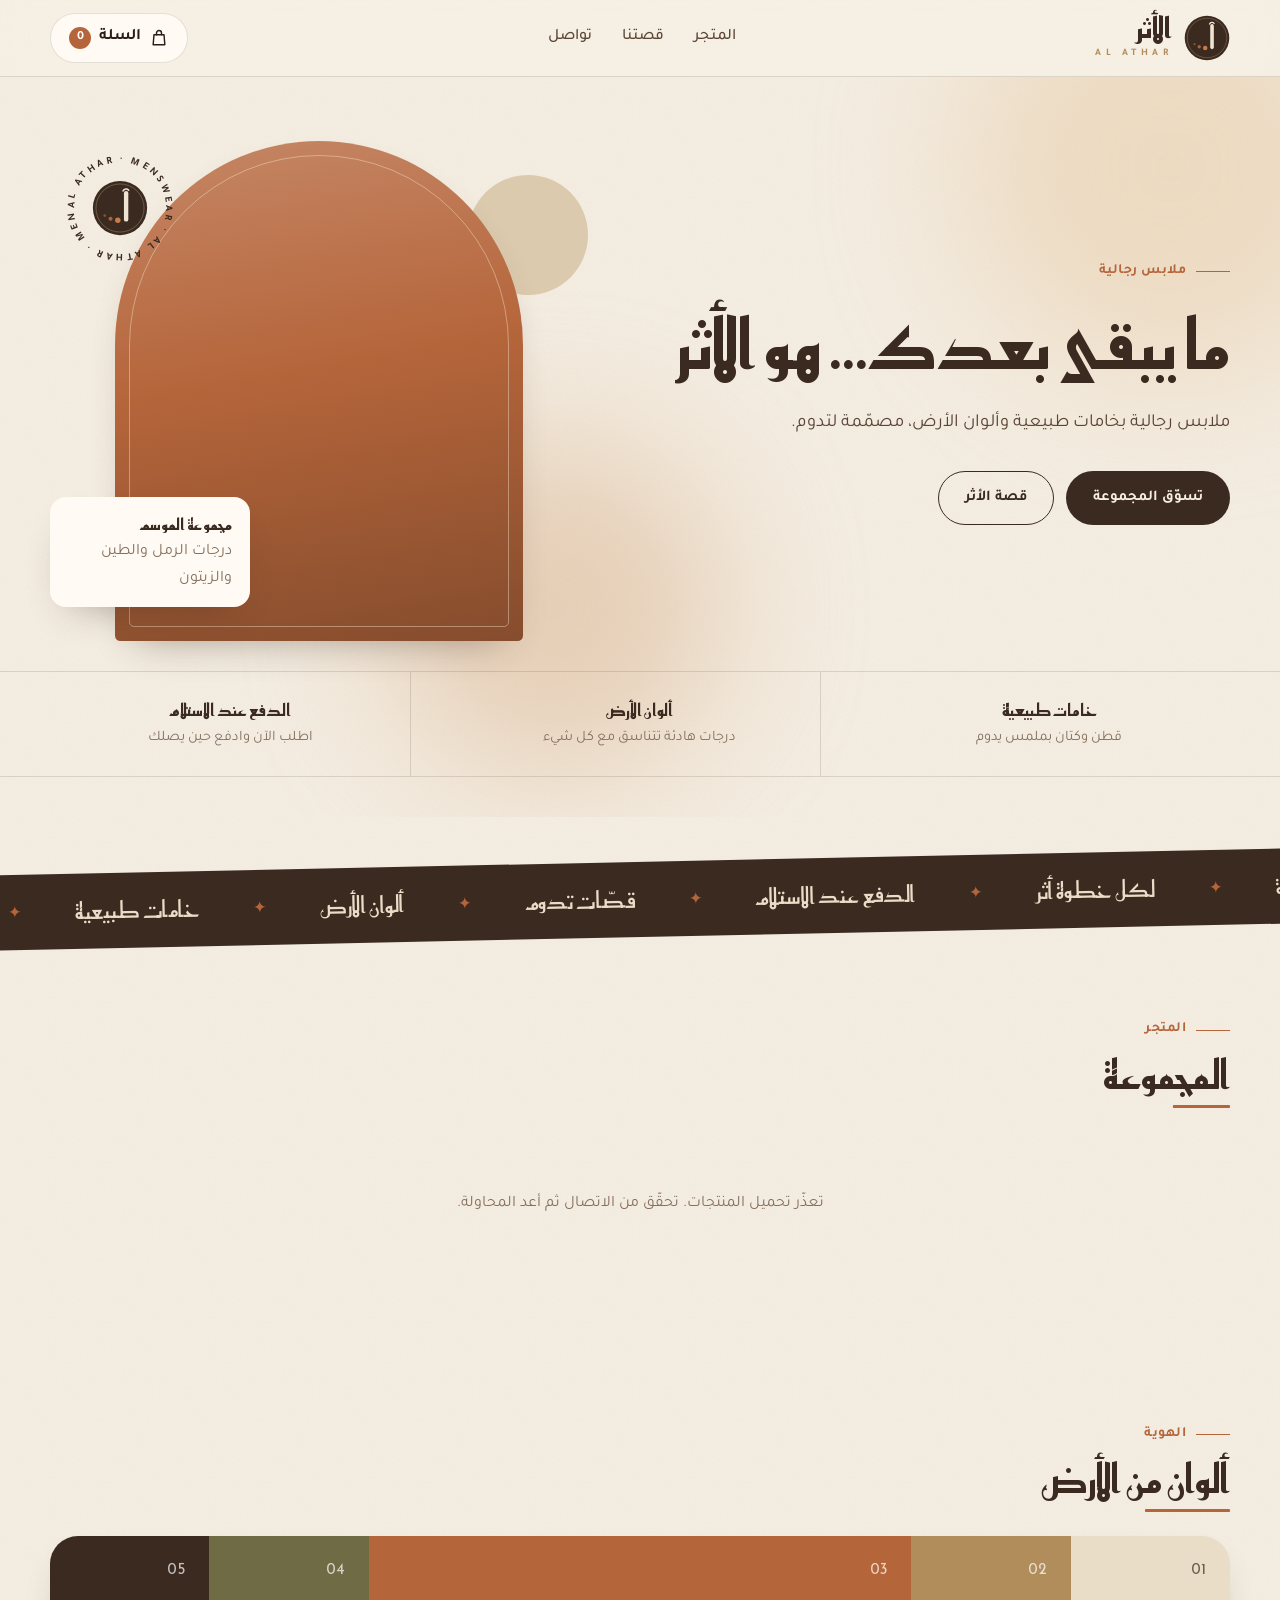
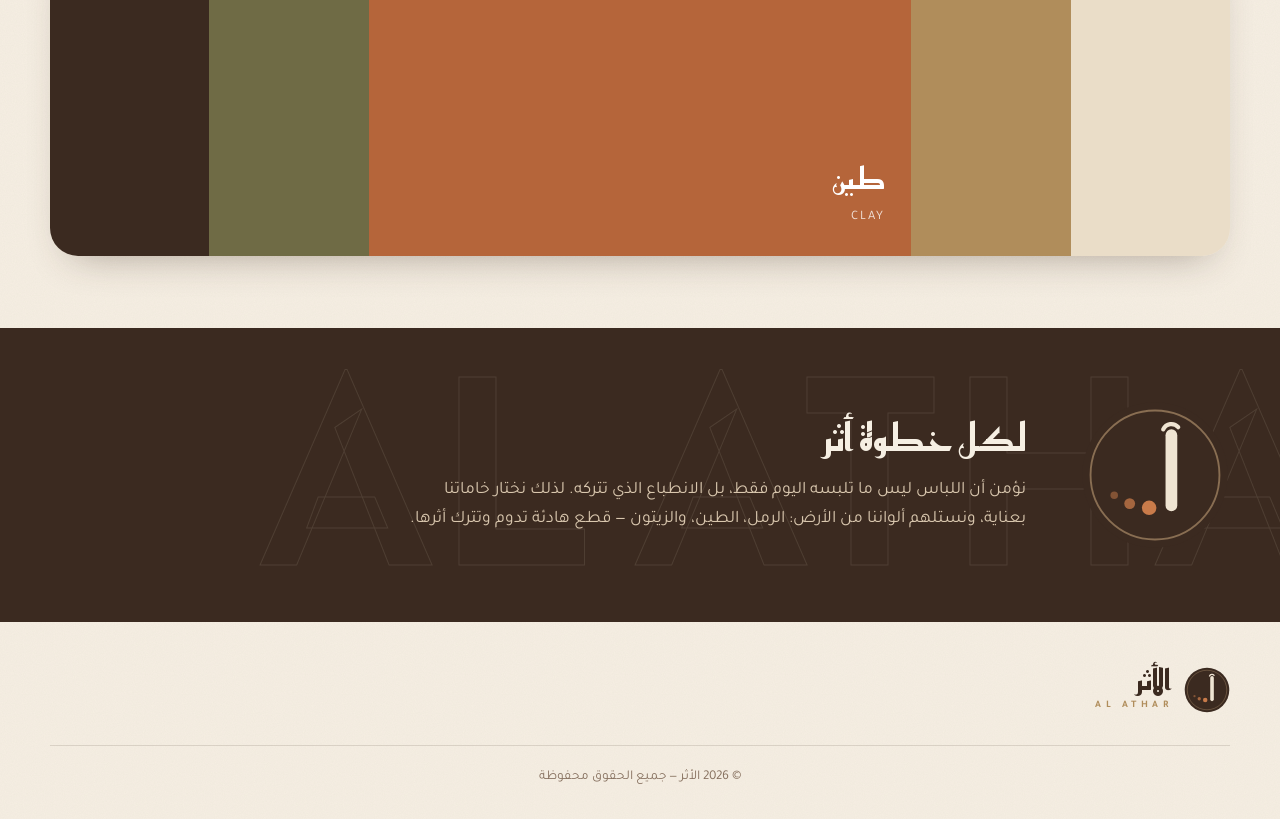
==== index.html @ 8302c41a "Al Athar menswear store: storefront, cart, admin panel, Supabase schema Static storefront with earth" ====
<!doctype html>
<html lang="ar" dir="rtl">
<head>
  <meta charset="utf-8">
  <meta name="viewport" content="width=device-width, initial-scale=1">
  <title>الأثر — ملابس رجالية</title>
  <meta name="description" content="الأثر — ملابس رجالية بخامات طبيعية وألوان الأرض.">
  <meta name="theme-color" content="#3B2A20">
  <link rel="icon" href="assets/logo-mark.svg" type="image/svg+xml">
  <link rel="preconnect" href="https://fonts.googleapis.com">
  <link rel="preconnect" href="https://fonts.gstatic.com" crossorigin>
  <link href="https://fonts.googleapis.com/css2?family=Reem+Kufi:wght@500;600;700&family=Tajawal:wght@400;500;700;800&display=swap" rel="stylesheet">
  <link rel="stylesheet" href="css/style.css">
  <link rel="stylesheet" href="css/motion.css">
</head>
<body>
  <div class="loader" id="loader" aria-hidden="true">
    <div class="loader-inner">
      <svg viewBox="0 0 64 64" fill="none">
        <circle class="ring" cx="32" cy="32" r="28" stroke="#C9A77C" stroke-width="1"/>
        <path class="alif" d="M39 15v30" stroke="#EFE4D2" stroke-width="5" stroke-linecap="round"/>
        <circle class="dot" cx="29.5" cy="46" r="3.1" fill="#C97B4A"/>
        <circle class="dot" cx="21.2" cy="44.2" r="2.3" fill="#C97B4A" opacity=".75"/>
        <circle class="dot" cx="14.6" cy="40.6" r="1.6" fill="#C97B4A" opacity=".5"/>
      </svg>
      <div class="loader-name">الأثر</div>
      <div class="loader-sub">AL ATHAR</div>
    </div>
  </div>
  <div class="progress" id="progress"></div>
  <div class="announce" id="announce" hidden></div>

  <header class="header">
    <div class="wrap">
      <a class="brand" href="#top" aria-label="الأثر — الرئيسية">
        <img src="assets/logo-mark.svg" alt="">
        <div>
          <div class="brand-name">الأثر</div>
          <div class="brand-sub">AL ATHAR</div>
        </div>
      </a>
      <nav class="nav" aria-label="التنقل الرئيسي">
        <a href="#shop">المتجر</a>
        <a href="#story">قصتنا</a>
        <a href="#contact">تواصل</a>
      </nav>
      <button class="cart-btn magnet" id="cartBtn" type="button" aria-label="فتح السلة">
        <svg viewBox="0 0 24 24" fill="none" stroke="currentColor" stroke-width="1.7" stroke-linecap="round" stroke-linejoin="round"><path d="M6 8h12l1 12H5L6 8Z"/><path d="M9 8V6a3 3 0 0 1 6 0v2"/></svg>
        <span class="t">السلة</span>
        <span class="cart-count" id="cartCount">0</span>
      </button>
    </div>
  </header>

  <main id="top">
    <section class="hero">
      <div class="blob a"></div><div class="blob b"></div>
      <div class="wrap">
        <div>
          <span class="eyebrow">ملابس رجالية</span>
          <h1 id="heroTitle">ما يبقى بعدك… هو الأثر</h1>
          <p class="lead" id="heroSub">ملابس رجالية بخامات طبيعية وألوان الأرض، مصمّمة لتدوم.</p>
          <div class="hero-actions">
            <a class="btn magnet" href="#shop">تسوّق المجموعة</a>
            <a class="btn ghost magnet" href="#story">قصة الأثر</a>
          </div>
        </div>
        <div class="hero-art">
          <div class="sun"></div>
          <div class="seal" aria-hidden="true">
            <svg viewBox="0 0 120 120"><defs><path id="sealPath" d="M60 60m-47 0a47 47 0 1 1 94 0a47 47 0 1 1-94 0"/></defs>
              <text><textPath href="#sealPath">AL ATHAR · MENSWEAR · AL ATHAR · MENSWEAR ·</textPath></text></svg>
            <img src="assets/logo-mark.svg" alt="">
          </div>
          <button class="arch" id="heroArt" type="button" aria-label="عرض القطعة المختارة"></button>
          <button class="hero-chip" id="heroChip" type="button"><b>مجموعة الموسم</b><span>درجات الرمل والطين والزيتون</span></button>
          <div class="dots" id="heroDots" aria-hidden="true"></div>
        </div>
      </div>
      <div class="values">
        <div class="wrap">
          <div class="value" data-reveal style="--i:0"><b>خامات طبيعية</b><span>قطن وكتان بملمس يدوم</span></div>
          <div class="value" data-reveal style="--i:1"><b>ألوان الأرض</b><span>درجات هادئة تتناسق مع كل شيء</span></div>
          <div class="value" data-reveal style="--i:2"><b>الدفع عند الاستلام</b><span>اطلب الآن وادفع حين يصلك</span></div>
        </div>
      </div>
    </section>

    <div class="marquee" aria-hidden="true"><div class="marquee-track"><span>خامات طبيعية</span><span>ألوان الأرض</span><span>قصّات تدوم</span><span>الدفع عند الاستلام</span><span>لكل خطوة أثر</span><span>ملابس رجالية</span><span>خامات طبيعية</span><span>ألوان الأرض</span><span>قصّات تدوم</span><span>الدفع عند الاستلام</span><span>لكل خطوة أثر</span><span>ملابس رجالية</span></div></div>

    <section class="section" id="shop">
      <div class="wrap">
        <div class="section-head" data-reveal>
          <div>
            <span class="eyebrow">المتجر</span>
            <h2>المجموعة</h2>
          </div>
          <div class="chips" id="chips" role="group" aria-label="الأقسام"></div>
        </div>
        <div class="grid" id="grid" aria-live="polite">
          <div class="skeleton"></div><div class="skeleton"></div><div class="skeleton"></div><div class="skeleton"></div>
        </div>
      </div>
    </section>

    <section class="section" id="colors">
      <div class="wrap">
        <div class="section-head" data-reveal>
          <div>
            <span class="eyebrow">الهوية</span>
            <h2>ألوان من الأرض</h2>
          </div>
        </div>
        <div class="palette" id="palette" data-reveal>
          <button class="swatch" type="button" data-n="01" style="--s:#EADDC8;--fg:#3B2A20"><div><b>رمل</b><small>SAND</small></div></button>
          <button class="swatch" type="button" data-n="02" style="--s:#B08D5B"><div><b>كاميل</b><small>CAMEL</small></div></button>
          <button class="swatch on" type="button" data-n="03" style="--s:#B5653A"><div><b>طين</b><small>CLAY</small></div></button>
          <button class="swatch" type="button" data-n="04" style="--s:#6F6B45"><div><b>زيتون</b><small>OLIVE</small></div></button>
          <button class="swatch" type="button" data-n="05" style="--s:#3B2A20"><div><b>بنّ</b><small>COFFEE</small></div></button>
        </div>
      </div>
    </section>

    <section class="section story" id="story">
      <div class="ghost-text" aria-hidden="true">AL ATHAR — AL ATHAR — AL ATHAR</div>
      <div class="wrap">
        <img src="assets/logo-mark.svg" alt="" data-reveal>
        <div data-reveal style="--i:1">
          <h2>لكل خطوة أثر</h2>
          <p>نؤمن أن اللباس ليس ما تلبسه اليوم فقط، بل الانطباع الذي تتركه. لذلك نختار خاماتنا بعناية، ونستلهم ألواننا من الأرض: الرمل، الطين، والزيتون — قطع هادئة تدوم وتترك أثرها.</p>
        </div>
      </div>
    </section>
  </main>

  <footer class="footer" id="contact">
    <div class="wrap">
      <a class="brand" href="#top">
        <img src="assets/logo-mark.svg" alt="">
        <div>
          <div class="brand-name">الأثر</div>
          <div class="brand-sub">AL ATHAR</div>
        </div>
      </a>
      <div class="contacts" id="contacts"></div>
      <div class="copy">© <span id="year"></span> الأثر — جميع الحقوق محفوظة</div>
    </div>
  </footer>

  <!-- نافذة المنتج -->
  <dialog id="productDialog" aria-labelledby="pmName">
    <button class="x" type="button" data-close aria-label="إغلاق">×</button>
    <div class="pm" id="pm"></div>
  </dialog>

  <!-- السلة -->
  <div class="scrim" id="scrim"></div>
  <aside class="drawer" id="drawer" aria-label="سلة المشتريات" aria-hidden="true">
    <div class="drawer-head">
      <h2 id="drawerTitle">السلة</h2>
      <button class="x" type="button" id="cartClose" aria-label="إغلاق السلة">×</button>
    </div>
    <div class="drawer-body" id="drawerBody"></div>
    <div class="drawer-foot" id="drawerFoot"></div>
  </aside>

  <div class="toast" id="toast" role="status"></div>

  <script src="js/api.js"></script>
  <script src="js/garments.js"></script>
  <script src="js/motion.js"></script>
  <script src="js/store.js"></script>
</body>
</html>
---- css/style.css ----
/* ===== الأثر — الهوية الترابية ===== */
:root {
  --cream: #F6EFE3;
  --sand: #EADDC8;
  --sand-2: #DCCAAE;
  --camel: #B08D5B;
  --clay: #B5653A;
  --clay-dark: #94502C;
  --olive: #6F6B45;
  --brown: #3B2A20;
  --brown-2: #5B4636;
  --ink: #2A1D15;
  --muted: #86705E;
  --line: rgba(59, 42, 32, .14);
  --white: #FFFBF4;
  --radius: 18px;
  --shadow: 0 18px 40px -22px rgba(59, 42, 32, .45);
  --display: 'Reem Kufi', 'Tajawal', sans-serif;
  --body: 'Tajawal', 'Segoe UI', Tahoma, sans-serif;
}

* { box-sizing: border-box; }
html { scroll-behavior: smooth; overflow-x: clip; }
body {
  margin: 0;
  font-family: var(--body);
  color: var(--ink);
  background-color: var(--cream);
  background-image: url("data:image/svg+xml,%3Csvg xmlns='http://www.w3.org/2000/svg' width='160' height='160'%3E%3Cfilter id='n'%3E%3CfeTurbulence type='fractalNoise' baseFrequency='.9' numOctaves='2'/%3E%3CfeColorMatrix values='0 0 0 0 .23 0 0 0 0 .16 0 0 0 0 .12 0 0 0 .05 0'/%3E%3C/filter%3E%3Crect width='160' height='160' filter='url(%23n)'/%3E%3C/svg%3E");
  line-height: 1.7;
  overflow-x: clip;
  -webkit-font-smoothing: antialiased;
}
h1, h2, h3 { font-family: var(--display); font-weight: 600; line-height: 1.25; margin: 0; text-wrap: balance; }
p { margin: 0; }
a { color: inherit; text-decoration: none; }
button, input, select, textarea { font: inherit; color: inherit; }
button { cursor: pointer; }
img, svg { display: block; max-width: 100%; }
[hidden] { display: none !important; }
:focus-visible { outline: 2px solid var(--clay); outline-offset: 2px; }

.wrap { width: min(1180px, 100% - 40px); margin-inline: auto; }

/* ===== أزرار ===== */
.btn {
  display: inline-flex; align-items: center; justify-content: center; gap: 8px;
  padding: 13px 26px; border-radius: 999px; border: 1px solid transparent;
  background: var(--brown); color: var(--cream); font-weight: 700; font-size: 15px;
  transition: background .2s, transform .2s, box-shadow .2s;
}
.btn:hover { background: var(--clay); transform: translateY(-1px); box-shadow: var(--shadow); }
.btn:disabled { opacity: .55; cursor: not-allowed; transform: none; box-shadow: none; }
.btn.ghost { background: transparent; color: var(--brown); border-color: var(--brown); }
.btn.ghost:hover { background: var(--brown); color: var(--cream); }
.btn.clay { background: var(--clay); }
.btn.clay:hover { background: var(--clay-dark); }
.btn.block { width: 100%; }
.btn.sm { padding: 8px 16px; font-size: 14px; }

/* ===== الشريط العلوي ===== */
.announce {
  background: var(--brown); color: var(--sand); text-align: center;
  font-size: 13.5px; padding: 8px 16px; letter-spacing: .2px;
}
.header {
  position: sticky; top: 0; z-index: 30;
  background: rgba(246, 239, 227, .86); backdrop-filter: blur(12px);
  border-bottom: 1px solid var(--line);
}
.header .wrap { display: flex; align-items: center; justify-content: space-between; height: 76px; gap: 20px; }
.brand { display: flex; align-items: center; gap: 12px; }
.brand img { width: 46px; height: 46px; }
.brand-name { font-family: var(--display); font-size: 28px; font-weight: 700; color: var(--brown); line-height: 1; }
.brand-sub { font-size: 10px; letter-spacing: 4.5px; color: var(--camel); font-weight: 700; margin-top: 4px; direction: ltr; }
.nav { display: flex; gap: 30px; font-weight: 500; color: var(--brown-2); }
.nav a { position: relative; padding: 6px 0; }
.nav a::after { content: ''; position: absolute; inset-inline: 0; bottom: 0; height: 2px; background: var(--clay); transform: scaleX(0); transition: transform .25s; }
.nav a:hover::after { transform: scaleX(1); }
.cart-btn {
  position: relative; display: inline-flex; align-items: center; gap: 8px;
  background: var(--white); border: 1px solid var(--line); border-radius: 999px; padding: 10px 18px; font-weight: 700;
}
.cart-btn:hover { border-color: var(--brown); }
.cart-btn svg { width: 20px; height: 20px; }
.cart-count {
  min-width: 22px; height: 22px; padding: 0 6px; border-radius: 999px; background: var(--clay); color: #fff;
  font-size: 12.5px; display: inline-grid; place-items: center;
}

/* ===== الواجهة الرئيسية ===== */
.hero { padding: 64px 0 40px; overflow: hidden; }
.hero .wrap { display: grid; grid-template-columns: 1.05fr .95fr; gap: 48px; align-items: center; }
.eyebrow { display: inline-flex; align-items: center; gap: 10px; color: var(--clay); font-weight: 700; font-size: 14px; letter-spacing: .5px; }
.eyebrow::before { content: ''; width: 34px; height: 1.5px; background: var(--clay); }
.hero h1 { font-size: clamp(38px, 5.4vw, 68px); color: var(--brown); margin: 18px 0 20px; }
.hero p.lead { font-size: 18.5px; color: var(--brown-2); max-width: 46ch; }
.hero-actions { display: flex; gap: 12px; margin-top: 32px; flex-wrap: wrap; }
.hero-art { position: relative; height: 500px; }
.arch {
  position: absolute; inset-inline: 12% 12%; top: 0; bottom: 0;
  border-radius: 999px 999px 26px 26px;
  background: linear-gradient(170deg, #C98558 0%, var(--clay) 45%, #7E4426 100%);
  box-shadow: var(--shadow);
  display: grid; place-items: center; padding: 60px 46px 30px;
}
.arch::before { content: ''; position: absolute; inset: 14px; border: 1px solid rgba(255, 244, 226, .38); border-radius: inherit; }
.arch .garment { width: 100%; height: 100%; filter: drop-shadow(0 18px 20px rgba(40, 20, 10, .35)); }
.sun { position: absolute; top: 34px; inset-inline-start: 0; width: 120px; height: 120px; border-radius: 50%; background: var(--sand-2); z-index: -1; }
.hero-chip {
  position: absolute; bottom: 34px; inset-inline-end: 0; background: var(--white); border-radius: 16px;
  padding: 14px 18px; box-shadow: var(--shadow); font-size: 14px; max-width: 200px;
}
.hero-chip b { display: block; font-family: var(--display); color: var(--brown); font-size: 16px; }
.hero-chip span { color: var(--muted); }

.values { border-block: 1px solid var(--line); margin-top: 30px; }
.values .wrap { display: grid; grid-template-columns: repeat(3, 1fr); }
.value { padding: 24px 18px; text-align: center; }
.value + .value { border-inline-start: 1px solid var(--line); }
.value b { display: block; font-family: var(--display); font-size: 17px; color: var(--brown); }
.value span { color: var(--muted); font-size: 14.5px; }

/* ===== المنتجات ===== */
.section { padding: 72px 0; }
.section-head { display: flex; align-items: end; justify-content: space-between; gap: 20px; flex-wrap: wrap; margin-bottom: 30px; }
.section-head h2 { font-size: clamp(28px, 3.4vw, 40px); color: var(--brown); margin-top: 8px; }
.chips { display: flex; gap: 8px; flex-wrap: wrap; }
.chip {
  padding: 8px 18px; border-radius: 999px; border: 1px solid var(--line); background: transparent;
  font-weight: 500; color: var(--brown-2); transition: .2s;
}
.chip:hover { border-color: var(--brown); }
.chip[aria-pressed="true"] { background: var(--brown); color: var(--cream); border-color: var(--brown); }

.grid { display: grid; grid-template-columns: repeat(auto-fill, minmax(248px, 1fr)); gap: 26px; }
.card { position: relative; background: transparent; border: 0; padding: 0; text-align: start; display: block; width: 100%; }
.card-media {
  position: relative; aspect-ratio: 4 / 5; border-radius: var(--radius); overflow: hidden;
  background: color-mix(in srgb, var(--c, #B08968) 16%, #F1E6D4);
  display: grid; place-items: center; transition: transform .35s, box-shadow .35s;
}
.card:hover .card-media { transform: translateY(-5px); box-shadow: var(--shadow); }
.card-media img { width: 100%; height: 100%; object-fit: cover; }
.card-media .garment { width: 72%; height: 80%; transition: transform .45s; }
.card:hover .garment { transform: scale(1.05); }
.badge {
  position: absolute; top: 14px; inset-inline-start: 14px; background: var(--white); color: var(--brown);
  font-size: 12.5px; font-weight: 700; padding: 4px 12px; border-radius: 999px;
}
.badge.sale { background: var(--clay); color: #fff; }
.badge.out { background: var(--brown); color: var(--sand); }
.card-body { padding: 14px 4px 0; display: flex; justify-content: space-between; gap: 12px; align-items: baseline; }
.card-body h3 { font-family: var(--body); font-size: 16.5px; font-weight: 700; color: var(--ink); }
.card-cat { font-size: 13px; color: var(--muted); }
.price { font-weight: 800; color: var(--clay-dark); white-space: nowrap; direction: ltr; }
.price s { color: var(--muted); font-weight: 500; font-size: .86em; margin-inline-end: 6px; }
.empty { text-align: center; color: var(--muted); padding: 60px 0; grid-column: 1 / -1; }
.skeleton { aspect-ratio: 4 / 5; border-radius: var(--radius); background: linear-gradient(100deg, var(--sand) 30%, #F1E6D4 50%, var(--sand) 70%); background-size: 300% 100%; animation: sk 1.4s infinite; }
@keyframes sk { to { background-position: -150% 0; } }

/* ===== قصة العلامة ===== */
.story { background: var(--brown); color: var(--sand); }
.story .wrap { display: grid; grid-template-columns: auto 1fr; gap: 54px; align-items: center; }
.story img { width: 150px; height: 150px; filter: drop-shadow(0 0 0 1px rgba(255,255,255,.1)); }
.story h2 { color: var(--cream); font-size: clamp(26px, 3.2vw, 38px); margin-bottom: 14px; }
.story p { font-size: 17.5px; max-width: 62ch; color: #D9C7AE; }

/* ===== التذييل ===== */
.footer { padding: 44px 0 30px; }
.footer .wrap { display: flex; justify-content: space-between; gap: 30px; flex-wrap: wrap; align-items: center; }
.contacts { display: flex; gap: 10px; flex-wrap: wrap; }
.contacts a { border: 1px solid var(--line); border-radius: 999px; padding: 8px 18px; font-weight: 500; direction: ltr; }
.contacts a:hover { border-color: var(--brown); background: var(--white); }
.copy { width: 100%; border-top: 1px solid var(--line); padding-top: 20px; color: var(--muted); font-size: 13.5px; text-align: center; }

/* ===== النوافذ ===== */
dialog {
  border: 0; padding: 0; border-radius: 24px; background: var(--cream); color: var(--ink);
  width: min(900px, calc(100% - 28px)); max-height: calc(100dvh - 28px); box-shadow: 0 40px 80px -30px rgba(30, 18, 10, .7);
}
dialog::backdrop { background: rgba(42, 29, 21, .55); backdrop-filter: blur(3px); }
.x {
  position: absolute; top: 14px; inset-inline-end: 14px; z-index: 2; width: 38px; height: 38px; border-radius: 50%;
  border: 1px solid var(--line); background: var(--white); font-size: 20px; line-height: 1; display: grid; place-items: center;
}
.x:hover { background: var(--brown); color: var(--cream); }
.pm { display: grid; grid-template-columns: 1fr 1fr; }
.pm-media { background: color-mix(in srgb, var(--c, #B08968) 18%, #F1E6D4); display: grid; place-items: center; min-height: 460px; }
.pm-media img { width: 100%; height: 100%; object-fit: cover; }
.pm-media .garment { width: 70%; }
.pm-info { padding: 44px 36px 34px; display: flex; flex-direction: column; gap: 16px; }
.pm-info h2 { font-size: 28px; color: var(--brown); }
.pm-info .price { font-size: 22px; align-self: flex-start; }
.pm-info .desc { color: var(--brown-2); }
.label { font-size: 13.5px; font-weight: 700; color: var(--muted); margin-bottom: 8px; }
.sizes { display: flex; gap: 8px; flex-wrap: wrap; }
.size {
  min-width: 48px; height: 44px; padding: 0 12px; border-radius: 12px; border: 1px solid var(--line); background: var(--white);
  font-weight: 700; direction: ltr;
}
.size:hover { border-color: var(--brown); }
.size[aria-pressed="true"] { background: var(--brown); color: var(--cream); border-color: var(--brown); }
.qty { display: inline-flex; align-items: center; border: 1px solid var(--line); border-radius: 999px; background: var(--white); }
.qty button { width: 40px; height: 40px; border: 0; background: none; font-size: 18px; border-radius: 50%; }
.qty button:hover { background: var(--sand); }
.qty span { min-width: 30px; text-align: center; font-weight: 700; }
.stock-note { font-size: 13.5px; color: var(--olive); font-weight: 500; }
.stock-note.low { color: var(--clay-dark); }
.pm-actions { margin-top: auto; display: flex; gap: 12px; align-items: center; }
.pm-actions .btn { flex: 1; }

/* ===== السلة ===== */
.scrim { position: fixed; inset: 0; z-index: 40; background: rgba(42, 29, 21, .5); opacity: 0; pointer-events: none; transition: opacity .3s; }
.drawer {
  position: fixed; top: 0; bottom: 0; left: 0; z-index: 50; width: min(440px, 100%);
  background: var(--cream);
  transform: translateX(-105%); transition: transform .35s cubic-bezier(.2, .8, .2, 1);
  display: flex; flex-direction: column;
}
body.cart-open .drawer { transform: none; box-shadow: 30px 0 60px -30px rgba(30, 18, 10, .6); }
body.cart-open .scrim { opacity: 1; pointer-events: auto; }
.drawer-head { display: flex; align-items: center; justify-content: space-between; padding: 22px 24px; border-bottom: 1px solid var(--line); }
.drawer-head h2 { font-size: 22px; color: var(--brown); }
.drawer-head .x { position: static; }
.drawer-body { flex: 1; overflow-y: auto; padding: 18px 24px; }
.drawer-foot { border-top: 1px solid var(--line); padding: 18px 24px 24px; background: var(--white); }
.line { display: grid; grid-template-columns: 74px 1fr auto; gap: 14px; padding: 14px 0; border-bottom: 1px solid var(--line); align-items: center; }
.line-media { width: 74px; height: 90px; border-radius: 12px; overflow: hidden; background: color-mix(in srgb, var(--c, #B08968) 16%, #F1E6D4); display: grid; place-items: center; }
.line-media img { width: 100%; height: 100%; object-fit: cover; }
.line-media .garment { width: 76%; }
.line b { display: block; font-size: 15px; }
.line small { color: var(--muted); }
.line .qty button { width: 30px; height: 30px; font-size: 15px; }
.line .qty { margin-top: 6px; }
.link { background: none; border: 0; padding: 0; color: var(--muted); font-size: 13px; text-decoration: underline; }
.link:hover { color: var(--clay-dark); }
.sum { display: flex; justify-content: space-between; padding: 4px 0; color: var(--brown-2); }
.sum.total { font-weight: 800; font-size: 18px; color: var(--ink); margin: 6px 0 14px; padding-top: 10px; border-top: 1px dashed var(--line); }
.sum span:last-child { direction: ltr; }

.field { display: block; margin-bottom: 12px; }
.field span { display: block; font-size: 13.5px; font-weight: 700; color: var(--brown-2); margin-bottom: 5px; }
.field input, .field textarea, .field select {
  width: 100%; padding: 12px 14px; border-radius: 12px; border: 1px solid var(--line); background: var(--white);
}
.field input:focus, .field textarea:focus, .field select:focus { outline: 2px solid var(--camel); outline-offset: 0; border-color: transparent; }
.field textarea { resize: vertical; min-height: 70px; }
.row2 { display: grid; grid-template-columns: 1fr 1fr; gap: 12px; }
.err { color: #A23A22; font-size: 14px; font-weight: 500; margin: 6px 0 10px; }
.done { text-align: center; padding: 50px 10px; }
.done .tick { width: 76px; height: 76px; border-radius: 50%; background: var(--olive); color: #fff; font-size: 36px; display: grid; place-items: center; margin: 0 auto 20px; }
.done h3 { font-size: 24px; color: var(--brown); margin-bottom: 8px; }
.done .no { font-family: var(--display); font-size: 34px; color: var(--clay); direction: ltr; margin: 10px 0 14px; }
.done p { color: var(--brown-2); margin-bottom: 24px; }

.toast {
  position: fixed; bottom: 24px; left: 50%; transform: translate(-50%, 30px); z-index: 80;
  background: var(--brown); color: var(--cream); padding: 12px 24px; border-radius: 999px; font-weight: 500;
  opacity: 0; pointer-events: none; transition: .3s; box-shadow: var(--shadow); white-space: nowrap;
}
.toast.show { opacity: 1; transform: translate(-50%, 0); }

@media (max-width: 860px) {
  .nav { display: none; }
  .hero { padding-top: 36px; }
  .hero .wrap, .story .wrap, .pm { grid-template-columns: 1fr; }
  .hero-art { height: 380px; order: -1; }
  .story .wrap { gap: 24px; text-align: center; justify-items: center; }
  .pm-media { min-height: 300px; }
  .pm-info { padding: 26px 22px; }
  .values .wrap { grid-template-columns: 1fr; }
  .value + .value { border-inline-start: 0; border-top: 1px solid var(--line); }
  .grid { grid-template-columns: repeat(2, 1fr); gap: 16px; }
  .card-body { flex-direction: column; gap: 2px; }
  .brand-name { font-size: 24px; }
  .cart-btn span.t { display: none; }
}
@media (prefers-reduced-motion: reduce) { * { transition: none !important; animation: none !important; } }
---- css/motion.css ----
/* ===== الأثر — الحركة والتفاعل ===== */
:root { --ease: cubic-bezier(.2, .8, .2, 1); --ease-out: cubic-bezier(.16, 1, .3, 1); }

/* ---------- شاشة الافتتاح ---------- */
.loader {
  position: fixed; inset: 0; z-index: 200; background: var(--brown); display: grid; place-items: center;
  transition: transform .9s var(--ease-out) .1s;
}
.loader.gone { transform: translateY(-101%); }
.loader-inner { text-align: center; color: var(--cream); }
.loader svg { width: 108px; height: 108px; margin: 0 auto 18px; overflow: visible; }
.loader .ring { stroke-dasharray: 180; stroke-dashoffset: 180; animation: draw 1.1s var(--ease) forwards; }
.loader .alif { stroke-dasharray: 32; stroke-dashoffset: 32; animation: draw .5s var(--ease) .25s forwards; }
.loader .dot { transform-box: fill-box; transform-origin: center; transform: scale(0); animation: pop .45s var(--ease-out) forwards; }
.loader .dot:nth-of-type(1) { animation-delay: .6s; }
.loader .dot:nth-of-type(2) { animation-delay: .75s; }
.loader .dot:nth-of-type(3) { animation-delay: .9s; }
.loader-name { font-family: var(--display); font-size: 34px; font-weight: 700; opacity: 0; animation: rise .7s var(--ease-out) .5s forwards; }
.loader-sub { font-size: 11px; letter-spacing: 7px; color: var(--camel); opacity: 0; animation: rise .7s var(--ease-out) .7s forwards; }
@keyframes draw { to { stroke-dashoffset: 0; } }
@keyframes pop { to { transform: scale(1); } }
@keyframes rise { from { opacity: 0; transform: translateY(16px); } to { opacity: 1; transform: none; } }

/* ---------- شريط التقدّم والترويسة ---------- */
.progress { position: fixed; top: 0; inset-inline: 0; height: 3px; z-index: 60; background: linear-gradient(90deg, var(--camel), var(--clay)); transform: scaleX(0); transform-origin: right; }
.header .wrap { transition: height .35s var(--ease); }
.header { transition: box-shadow .35s, background .35s; }
.header.scrolled { box-shadow: 0 14px 30px -24px rgba(59, 42, 32, .6); background: rgba(246, 239, 227, .94); }
.header.scrolled .wrap { height: 62px; }
.brand img { transition: transform .8s var(--ease-out); }
.brand:hover img { transform: rotate(-360deg); }
.cart-count.bump { animation: bump .5s var(--ease-out); }
@keyframes bump { 30% { transform: scale(1.6); } 60% { transform: scale(.85); } }

/* ---------- المؤشّر ---------- */
.cursor {
  position: fixed; top: 0; left: 0; z-index: 300; width: 38px; height: 38px; margin: -19px 0 0 -19px; border-radius: 50%;
  border: 1.5px solid var(--clay); pointer-events: none; opacity: 0; mix-blend-mode: multiply;
  transition: width .3s var(--ease), height .3s var(--ease), margin .3s var(--ease), background .3s, opacity .3s, border-color .3s;
  display: grid; place-items: center; font-size: 12px; font-weight: 700; color: transparent;
}
.cursor.on { opacity: 1; }
.cursor.link { width: 58px; height: 58px; margin: -29px 0 0 -29px; background: rgba(181, 101, 58, .16); }
.cursor.view { width: 86px; height: 86px; margin: -43px 0 0 -43px; background: var(--brown); border-color: var(--brown); color: var(--cream); mix-blend-mode: normal; }
.cursor-dot { position: fixed; top: 0; left: 0; z-index: 301; width: 6px; height: 6px; margin: -3px 0 0 -3px; border-radius: 50%; background: var(--clay); pointer-events: none; opacity: 0; }
.cursor-dot.on { opacity: 1; }
.cursor.view + .cursor-dot { opacity: 0; }

/* ---------- الواجهة ---------- */
.hero { position: relative; }
.blob { position: absolute; border-radius: 50%; filter: blur(70px); opacity: .5; z-index: -1; animation: drift 16s ease-in-out infinite alternate; }
.blob.a { width: 420px; height: 420px; background: #E7C9A4; top: -120px; inset-inline-start: -100px; }
.blob.b { width: 340px; height: 340px; background: #D9B28E; bottom: 40px; inset-inline-end: 30%; animation-duration: 21s; animation-direction: alternate-reverse; }
@keyframes drift { to { transform: translate(60px, 50px) scale(1.15); } }

.hero h1 .w { display: inline-block; overflow: hidden; vertical-align: bottom; padding-block: .12em; margin-block: -.12em; }
.hero h1 .w > span { display: inline-block; transform: translateY(115%) rotate(6deg); transform-origin: right bottom; animation: wordUp 1s var(--ease-out) forwards; animation-delay: calc(var(--t0, .2s) + var(--i) * 90ms); }
@keyframes wordUp { to { transform: none; } }
.js .hero .eyebrow, .js .hero .lead, .js .hero-actions { opacity: 0; animation: rise .9s var(--ease-out) forwards; }
.js .hero .eyebrow { animation-delay: var(--t0, .2s); }
.js .hero .lead { animation-delay: calc(var(--t0, .2s) + .45s); }
.js .hero-actions { animation-delay: calc(var(--t0, .2s) + .6s); }
.js .hero-art { opacity: 0; animation: artIn 1.3s var(--ease-out) calc(var(--t0, .2s) + .15s) forwards; }
@keyframes artIn { from { opacity: 0; transform: translateY(60px) scale(.94); } to { opacity: 1; transform: none; } }

.hero-art { --mx: 0; --my: 0; }
.arch {
  --a: var(--clay);
  background: linear-gradient(170deg, color-mix(in srgb, var(--a) 78%, #fff) 0%, var(--a) 46%, color-mix(in srgb, var(--a) 66%, #2A1D15) 100%);
  transform: translate(calc(var(--mx) * -12px), calc(var(--my) * -10px));
  transition: transform .5s var(--ease-out), background .8s; cursor: pointer; border: 0;
}
.arch .garment { animation: float 6s ease-in-out infinite; transition: opacity .35s, transform .5s var(--ease-out); }
.arch.swap .garment { opacity: 0; transform: translateY(30px) scale(.9) rotate(-4deg); animation: none; }
@keyframes float { 50% { translate: 0 -12px; rotate: 1.2deg; } }
.sun { transform: translate(calc(var(--mx) * 26px), calc(var(--my) * 22px)); transition: transform .7s var(--ease-out); animation: breathe 7s ease-in-out infinite; }
@keyframes breathe { 50% { scale: 1.1; } }
.hero-chip {
  border: 0; text-align: start; cursor: pointer; font: inherit;
  transform: translate(calc(var(--mx) * -26px), calc(var(--my) * -20px)); transition: transform .6s var(--ease-out), box-shadow .3s;
}
.hero-chip:hover { box-shadow: 0 24px 44px -20px rgba(59, 42, 32, .6); }
.hero-chip em { display: inline-flex; gap: 6px; margin-top: 6px; font-style: normal; font-weight: 700; color: var(--clay-dark); font-size: 13.5px; }
.hero-chip em::after { content: '←'; transition: transform .3s; }
.hero-chip:hover em::after { transform: translateX(-5px); }
.hero-chip.swap > * { opacity: 0; transform: translateY(8px); }
.hero-chip > * { transition: opacity .3s, transform .3s; }
.seal {
  position: absolute; top: 8px; inset-inline-end: 2%; width: 118px; height: 118px; z-index: 2;
  transform: translate(calc(var(--mx) * 18px), calc(var(--my) * 14px)); transition: transform .7s var(--ease-out);
}
.seal svg { width: 100%; height: 100%; animation: spin 18s linear infinite; }
.seal img { position: absolute; inset: 31px; width: 56px; height: 56px; }
.seal svg { direction: ltr; }
.seal text { font-family: var(--body); font-size: 10.5px; font-weight: 700; letter-spacing: 3.2px; fill: var(--brown); }
@keyframes spin { to { transform: rotate(360deg); } }
.dots { position: absolute; bottom: 8px; inset-inline-start: 14%; display: flex; gap: 6px; z-index: 2; }
.dots i { width: 7px; height: 7px; border-radius: 99px; background: var(--sand-2); transition: width .4s var(--ease), background .4s; }
.dots i.on { width: 26px; background: var(--brown); }

/* زر يلمع */
.btn { position: relative; overflow: hidden; isolation: isolate; }
.btn::before {
  content: ''; position: absolute; inset: 0; z-index: -1; background: linear-gradient(110deg, transparent 30%, rgba(255, 255, 255, .28) 50%, transparent 70%);
  transform: translateX(120%); transition: transform .8s var(--ease);
}
.btn:hover::before { transform: translateX(-120%); }
.magnet { transition: transform .35s var(--ease-out), background .2s, box-shadow .2s; }

/* ---------- الشريط المتحرك ---------- */
.marquee { direction: ltr; overflow: hidden; background: var(--brown); color: var(--sand); padding: 18px 0; transform: rotate(-1.2deg) scale(1.03); margin: 46px 0 10px; }
.marquee-track { display: flex; width: max-content; animation: marquee 30s linear infinite; }
.marquee:hover .marquee-track { animation-play-state: paused; }
.marquee span { font-family: var(--display); font-size: 22px; padding: 0 26px; white-space: nowrap; display: inline-flex; align-items: center; gap: 52px; direction: rtl; }
.marquee span::after { content: '✦'; color: var(--clay); font-size: 16px; }
@keyframes marquee { to { transform: translateX(-50%); } }

/* ---------- الظهور عند التمرير ---------- */
.js [data-reveal] { opacity: 0; transform: translateY(44px); transition: opacity .9s var(--ease-out), transform .9s var(--ease-out); transition-delay: calc(var(--i, 0) * 110ms); }
.js [data-reveal].in { opacity: 1; transform: none; }
.js .card { opacity: 0; transform: translateY(50px) scale(.97); }
.js .card.in { opacity: 1; transform: none; transition: opacity .8s var(--ease-out), transform .8s var(--ease-out); transition-delay: calc(var(--i, 0) * 70ms); }
.section-head h2 { position: relative; display: inline-block; }
.section-head h2::after { content: ''; position: absolute; inset-inline: 0; bottom: -8px; height: 3px; border-radius: 3px; background: var(--clay); transform: scaleX(0); transform-origin: right; transition: transform 1s var(--ease-out) .3s; }
.section-head.in h2::after { transform: scaleX(.45); }

/* ---------- بطاقات المنتجات ---------- */
.grid { perspective: 1200px; }
.card-media {
  transform: perspective(800px) rotateX(var(--rx, 0deg)) rotateY(var(--ry, 0deg));
  transition: transform .5s var(--ease-out), box-shadow .4s; transform-style: preserve-3d; will-change: transform;
}
.card:hover .card-media { transform: perspective(800px) rotateX(var(--rx, 0deg)) rotateY(var(--ry, 0deg)) translateY(-8px) scale(1.015); box-shadow: 0 34px 50px -28px rgba(59, 42, 32, .6); }
.card-media::after {
  content: ''; position: absolute; inset: 0; pointer-events: none; opacity: 0; transition: opacity .4s;
  background: radial-gradient(420px circle at var(--sx, 50%) var(--sy, 50%), rgba(255, 250, 240, .5), transparent 55%);
}
.card:hover .card-media::after { opacity: 1; }
.card-media .garment { transition: transform .7s var(--ease-out); }
.card:hover .garment { transform: scale(1.1) translateY(-6px) rotate(-2deg); }
.card-media img { transition: transform 1s var(--ease-out); }
.card:hover .card-media img { transform: scale(1.08); }
.quick {
  position: absolute; inset-inline: 14px; bottom: 14px; z-index: 2; background: var(--brown); color: var(--cream); border-radius: 999px;
  padding: 11px; text-align: center; font-weight: 700; font-size: 14.5px; transform: translateY(170%); opacity: 0;
  transition: transform .5s var(--ease-out), opacity .3s, background .2s;
}
.card:hover .quick, .card:focus-visible .quick { transform: none; opacity: 1; }
.card-body h3 { background: linear-gradient(var(--clay), var(--clay)) no-repeat right bottom / 0 1.5px; transition: background-size .5s var(--ease); display: inline; padding-bottom: 2px; }
.card:hover .card-body h3 { background-size: 100% 1.5px; }
.badge { animation: badgeIn .6s var(--ease-out) .5s backwards; }
@keyframes badgeIn { from { opacity: 0; transform: translateY(-10px) scale(.8); } }
.chip { transition: .3s var(--ease); }
.chip:active { transform: scale(.94); }
.grid.switch { animation: fadeGrid .35s; }
@keyframes fadeGrid { from { opacity: .2; } }

/* ---------- ألوان الأرض ---------- */
.palette { display: flex; height: 320px; border-radius: 28px; overflow: hidden; box-shadow: var(--shadow); }
.swatch {
  flex: 1; position: relative; background: var(--s); border: 0; padding: 0; color: var(--fg, #fff);
  transition: flex .7s var(--ease-out); overflow: hidden; cursor: pointer;
}
.swatch:hover, .swatch:focus-visible, .swatch.on { flex: 3.4; }
.swatch div { position: absolute; inset-inline-start: 26px; bottom: 24px; text-align: start; opacity: 0; transform: translateY(20px); transition: .5s var(--ease-out) .1s; white-space: nowrap; }
.swatch:hover div, .swatch:focus-visible div, .swatch.on div { opacity: 1; transform: none; }
.swatch b { display: block; font-family: var(--display); font-size: 30px; }
.swatch small { font-size: 13px; letter-spacing: 2px; direction: ltr; opacity: .8; }
.swatch::before { content: attr(data-n); position: absolute; top: 20px; inset-inline-start: 24px; font-family: var(--display); font-size: 15px; opacity: .7; }

/* ---------- القصة ---------- */
.story { position: relative; overflow: hidden; }
.ghost-text { position: absolute; top: 50%; left: 0; font-family: var(--display); font-weight: 700; font-size: clamp(120px, 20vw, 280px); line-height: 1; white-space: nowrap; color: transparent; -webkit-text-stroke: 1px rgba(234, 221, 200, .12); translate: 0 -50%; pointer-events: none; will-change: transform; }
.story .wrap { position: relative; }
.story img { animation: float 7s ease-in-out infinite; }
.value { transition: background .4s, transform .4s var(--ease-out); }
.value:hover { background: var(--white); transform: translateY(-4px); }
.contacts a { transition: .3s var(--ease); }
.contacts a:hover { transform: translateY(-3px); }

/* ---------- النوافذ والسلة ---------- */
dialog[open] { animation: dialogIn .55s var(--ease-out); }
dialog[open]::backdrop { animation: fade .4s; }
@keyframes dialogIn { from { opacity: 0; transform: translateY(40px) scale(.95); } }
@keyframes fade { from { opacity: 0; } }
dialog[open] .pm-media .garment, dialog[open] .pm-media img { animation: garmentIn .9s var(--ease-out) .1s backwards; }
@keyframes garmentIn { from { opacity: 0; transform: scale(.8) rotate(-6deg); } }
dialog[open] .pm-info > * { animation: rise .6s var(--ease-out) backwards; }
dialog[open] .pm-info > :nth-child(2) { animation-delay: .08s; }
dialog[open] .pm-info > :nth-child(3) { animation-delay: .14s; }
dialog[open] .pm-info > :nth-child(4) { animation-delay: .2s; }
dialog[open] .pm-info > :nth-child(5) { animation-delay: .26s; }
dialog[open] .pm-info > :nth-child(n+6) { animation-delay: .32s; }
.size { transition: .25s var(--ease); }
.size:hover { transform: translateY(-3px); }
.size[aria-pressed="true"] { animation: bump .4s var(--ease-out); }
body.cart-open .line { animation: lineIn .6s var(--ease-out) backwards; animation-delay: calc(var(--i, 0) * 70ms + .15s); }
@keyframes lineIn { from { opacity: 0; transform: translateX(-30px); } }
.done .tick { animation: tick .8s var(--ease-out); }
@keyframes tick { from { transform: scale(0) rotate(-90deg); } 60% { transform: scale(1.15); } }
.done .no { animation: rise .7s var(--ease-out) .3s backwards; }
.flyer { position: fixed; z-index: 120; width: 64px; height: 78px; border-radius: 14px; background: var(--sand); display: grid; place-items: center; pointer-events: none; box-shadow: var(--shadow); overflow: hidden; }
.flyer .garment { width: 80%; }
.flyer img { width: 100%; height: 100%; object-fit: cover; }
.confetti { position: fixed; z-index: 130; width: 10px; height: 10px; pointer-events: none; }

@media (max-width: 860px) {
  .seal { width: 88px; height: 88px; }
  .seal img { inset: 24px; width: 40px; height: 40px; }
  .palette { height: 380px; flex-direction: column; }
  .marquee span { font-size: 18px; }
  .quick { transform: none; opacity: 1; padding: 8px; font-size: 13px; }
}
@media (prefers-reduced-motion: reduce) {
  .loader { display: none; }
  .js [data-reveal], .js .card, .js .hero .eyebrow, .js .hero .lead, .js .hero-actions, .js .hero-art { opacity: 1 !important; transform: none !important; }
  .hero h1 .w > span { transform: none !important; }
}
.section-head .eyebrow { display: flex; }
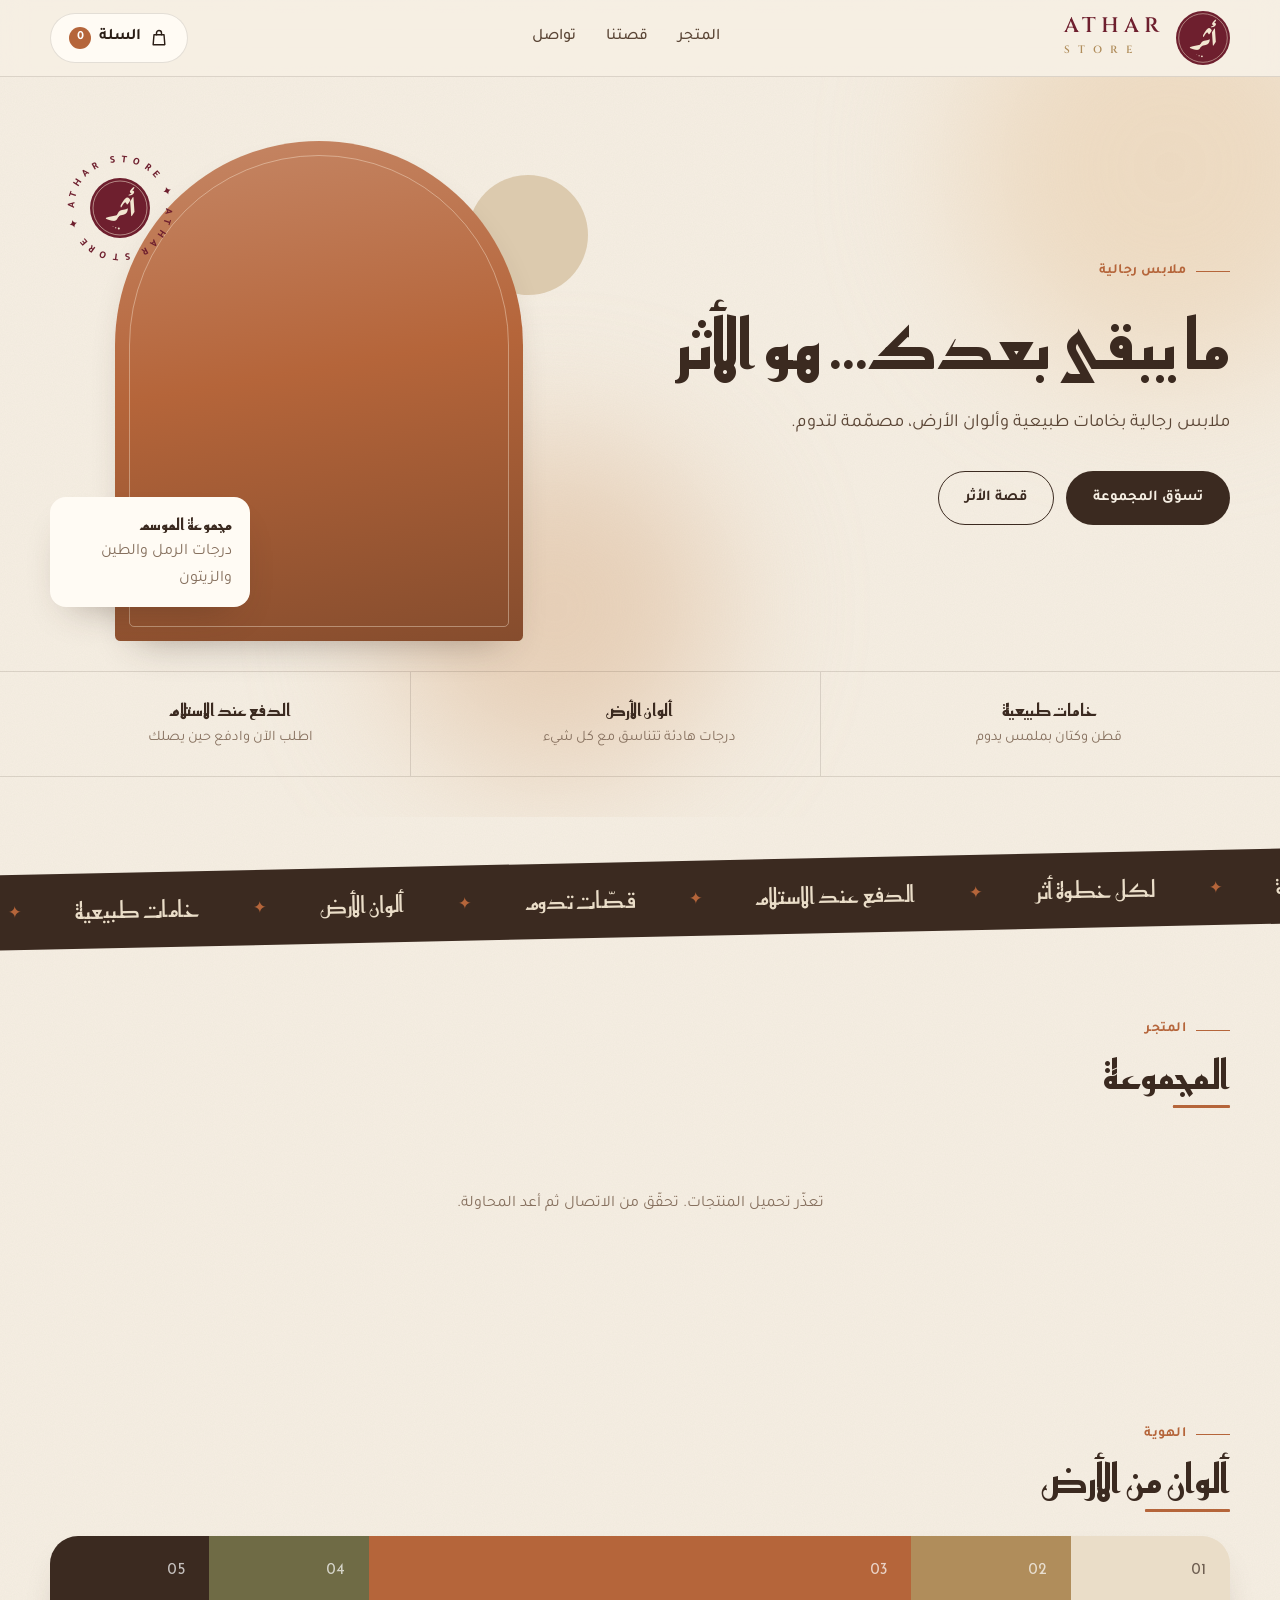
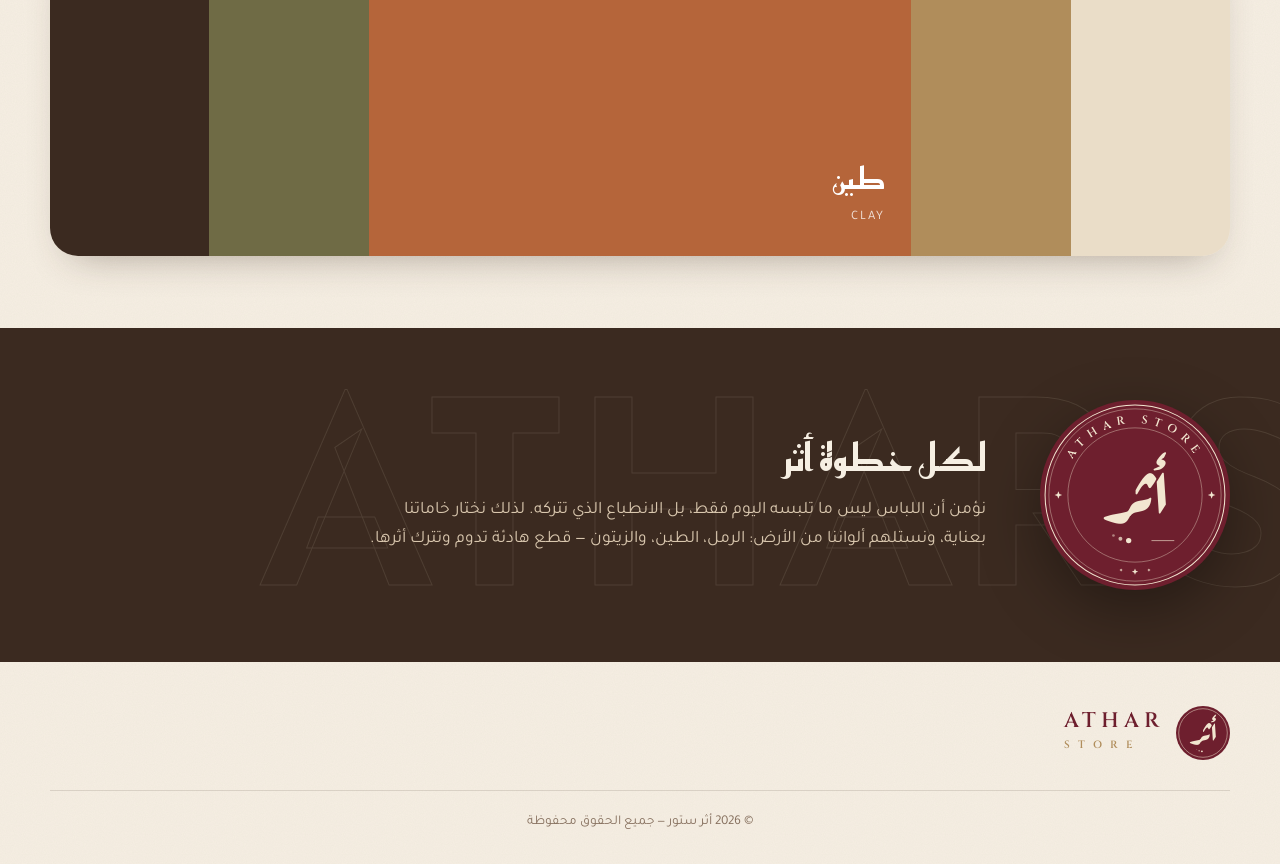
==== commit 7c3c3b62: "New Athar Store seal logo in wine and cream Replace the old mark with a circular seal (Aref Ruqaa wo" ====
--- a/index.html
+++ b/index.html
@@ -3,40 +3,31 @@
 <head>
   <meta charset="utf-8">
   <meta name="viewport" content="width=device-width, initial-scale=1">
-  <title>الأثر — ملابس رجالية</title>
-  <meta name="description" content="الأثر — ملابس رجالية بخامات طبيعية وألوان الأرض.">
+  <title>أثر ستور — ملابس رجالية</title>
+  <meta name="description" content="أثر ستور — ملابس رجالية بخامات طبيعية وألوان الأرض.">
   <meta name="theme-color" content="#3B2A20">
   <link rel="icon" href="assets/logo-mark.svg" type="image/svg+xml">
   <link rel="preconnect" href="https://fonts.googleapis.com">
   <link rel="preconnect" href="https://fonts.gstatic.com" crossorigin>
-  <link href="https://fonts.googleapis.com/css2?family=Reem+Kufi:wght@500;600;700&family=Tajawal:wght@400;500;700;800&display=swap" rel="stylesheet">
+  <link href="https://fonts.googleapis.com/css2?family=Aref+Ruqaa:wght@700&family=Cinzel:wght@600&family=Reem+Kufi:wght@500;600;700&family=Tajawal:wght@400;500;700;800&display=swap" rel="stylesheet">
   <link rel="stylesheet" href="css/style.css">
   <link rel="stylesheet" href="css/motion.css">
+  <link rel="stylesheet" href="css/logo.css">
 </head>
 <body>
   <div class="loader" id="loader" aria-hidden="true">
-    <div class="loader-inner">
-      <svg viewBox="0 0 64 64" fill="none">
-        <circle class="ring" cx="32" cy="32" r="28" stroke="#C9A77C" stroke-width="1"/>
-        <path class="alif" d="M39 15v30" stroke="#EFE4D2" stroke-width="5" stroke-linecap="round"/>
-        <circle class="dot" cx="29.5" cy="46" r="3.1" fill="#C97B4A"/>
-        <circle class="dot" cx="21.2" cy="44.2" r="2.3" fill="#C97B4A" opacity=".75"/>
-        <circle class="dot" cx="14.6" cy="40.6" r="1.6" fill="#C97B4A" opacity=".5"/>
-      </svg>
-      <div class="loader-name">الأثر</div>
-      <div class="loader-sub">AL ATHAR</div>
-    </div>
+    <span class="logo" data-logo="seal"></span>
   </div>
   <div class="progress" id="progress"></div>
   <div class="announce" id="announce" hidden></div>
 
   <header class="header">
     <div class="wrap">
-      <a class="brand" href="#top" aria-label="الأثر — الرئيسية">
-        <img src="assets/logo-mark.svg" alt="">
+      <a class="brand" href="#top" aria-label="أثر ستور — الرئيسية">
+        <span class="logo" data-logo="mini"></span>
         <div>
-          <div class="brand-name">الأثر</div>
-          <div class="brand-sub">AL ATHAR</div>
+          <div class="brand-name">ATHAR</div>
+          <div class="brand-sub">STORE</div>
         </div>
       </a>
       <nav class="nav" aria-label="التنقل الرئيسي">
@@ -69,8 +60,8 @@
           <div class="sun"></div>
           <div class="seal" aria-hidden="true">
             <svg viewBox="0 0 120 120"><defs><path id="sealPath" d="M60 60m-47 0a47 47 0 1 1 94 0a47 47 0 1 1-94 0"/></defs>
-              <text><textPath href="#sealPath">AL ATHAR · MENSWEAR · AL ATHAR · MENSWEAR ·</textPath></text></svg>
-            <img src="assets/logo-mark.svg" alt="">
+              <text textLength="286" lengthAdjust="spacing"><textPath href="#sealPath">ATHAR STORE ✦ ATHAR STORE ✦ </textPath></text></svg>
+            <span class="logo" data-logo="mini"></span>
           </div>
           <button class="arch" id="heroArt" type="button" aria-label="عرض القطعة المختارة"></button>
           <button class="hero-chip" id="heroChip" type="button"><b>مجموعة الموسم</b><span>درجات الرمل والطين والزيتون</span></button>
@@ -122,9 +113,9 @@
     </section>
 
     <section class="section story" id="story">
-      <div class="ghost-text" aria-hidden="true">AL ATHAR — AL ATHAR — AL ATHAR</div>
+      <div class="ghost-text" aria-hidden="true">ATHAR STORE — ATHAR STORE — ATHAR STORE</div>
       <div class="wrap">
-        <img src="assets/logo-mark.svg" alt="" data-reveal>
+        <span class="logo" data-logo="seal-solid" data-reveal></span>
         <div data-reveal style="--i:1">
           <h2>لكل خطوة أثر</h2>
           <p>نؤمن أن اللباس ليس ما تلبسه اليوم فقط، بل الانطباع الذي تتركه. لذلك نختار خاماتنا بعناية، ونستلهم ألواننا من الأرض: الرمل، الطين، والزيتون — قطع هادئة تدوم وتترك أثرها.</p>
@@ -136,14 +127,14 @@
   <footer class="footer" id="contact">
     <div class="wrap">
       <a class="brand" href="#top">
-        <img src="assets/logo-mark.svg" alt="">
+        <span class="logo" data-logo="mini"></span>
         <div>
-          <div class="brand-name">الأثر</div>
-          <div class="brand-sub">AL ATHAR</div>
+          <div class="brand-name">ATHAR</div>
+          <div class="brand-sub">STORE</div>
         </div>
       </a>
       <div class="contacts" id="contacts"></div>
-      <div class="copy">© <span id="year"></span> الأثر — جميع الحقوق محفوظة</div>
+      <div class="copy">© <span id="year"></span> أثر ستور — جميع الحقوق محفوظة</div>
     </div>
   </footer>
 
@@ -166,6 +157,7 @@
 
   <div class="toast" id="toast" role="status"></div>
 
+  <script src="js/logo.js"></script>
   <script src="js/api.js"></script>
   <script src="js/garments.js"></script>
   <script src="js/motion.js"></script>
--- a/css/logo.css
+++ b/css/logo.css
@@ -0,0 +1,47 @@
+/* ===== شعار أثر ستور — الختم (خمري + سكري) ===== */
+:root { --wine: #6E1F2E; --wine-deep: #4A1320; --sukkari: #F2E6D0; }
+
+.logo { display: block; flex: none; }
+.lg { display: block; width: 100%; height: 100%; overflow: visible; direction: ltr; --lg-fg: var(--wine); }
+.lg .disc { fill: none; }
+.lg.solid { --lg-fg: var(--sukkari); }
+.lg.solid .disc { fill: var(--wine); }
+.lg text { fill: var(--lg-fg); }
+.lg .ln { stroke: var(--lg-fg); fill: none; }
+.lg .fl { fill: var(--lg-fg); }
+.lg .ar { font-family: 'Aref Ruqaa', 'Amiri', serif; font-weight: 700; }
+.lg .en { font-family: 'Cinzel', 'Times New Roman', serif; font-weight: 600; }
+
+/* الترويسة والتذييل */
+.brand .logo { width: 54px; height: 54px; transition: transform .9s cubic-bezier(.16, 1, .3, 1); }
+.brand:hover .logo { transform: rotate(-360deg); }
+.brand-name { font-family: 'Cinzel', serif; font-weight: 600; font-size: 21px; letter-spacing: 5px; color: var(--wine); direction: ltr; }
+.brand-sub { font-family: 'Cinzel', serif; font-size: 10.5px; letter-spacing: 8px; color: var(--camel); font-weight: 600; margin-top: 5px; }
+.header.scrolled .brand .logo { width: 46px; height: 46px; }
+.brand .logo { transition: transform .9s cubic-bezier(.16, 1, .3, 1), width .35s, height .35s; }
+
+/* شاشة الافتتاح */
+.loader { background: var(--wine-deep); }
+.loader .logo { width: min(230px, 56vw); height: min(230px, 56vw); margin: 0 auto; animation: sealIn 1.4s cubic-bezier(.16, 1, .3, 1) both; }
+.loader .lg { --lg-fg: var(--sukkari); width: 100%; height: 100%; margin: 0; }
+@keyframes sealIn { from { opacity: 0; transform: scale(.7) rotate(-35deg); } }
+
+/* الختم الدوّار في الواجهة */
+.seal > svg text { fill: var(--wine); }
+.seal .logo { position: absolute; inset: 29px; width: 60px; height: 60px; }
+.seal .logo svg { animation: none; }
+
+/* قسم القصة */
+.story .logo { width: 190px; height: 190px; animation: float 7s ease-in-out infinite; filter: drop-shadow(0 20px 30px rgba(0, 0, 0, .35)); }
+
+/* لوحة التحكم */
+.login-card .logo { width: 124px; height: 124px; margin: 0 auto 18px; }
+.side .brand-name { color: var(--sukkari); }
+
+@media (max-width: 860px) {
+  .brand .logo { width: 46px; height: 46px; }
+  .brand-name { font-size: 16px; letter-spacing: 2.5px; }
+  .brand-sub { font-size: 9px; letter-spacing: 6px; }
+  .seal .logo { inset: 22px; width: 44px; height: 44px; }
+  .story .logo { width: 150px; height: 150px; }
+}
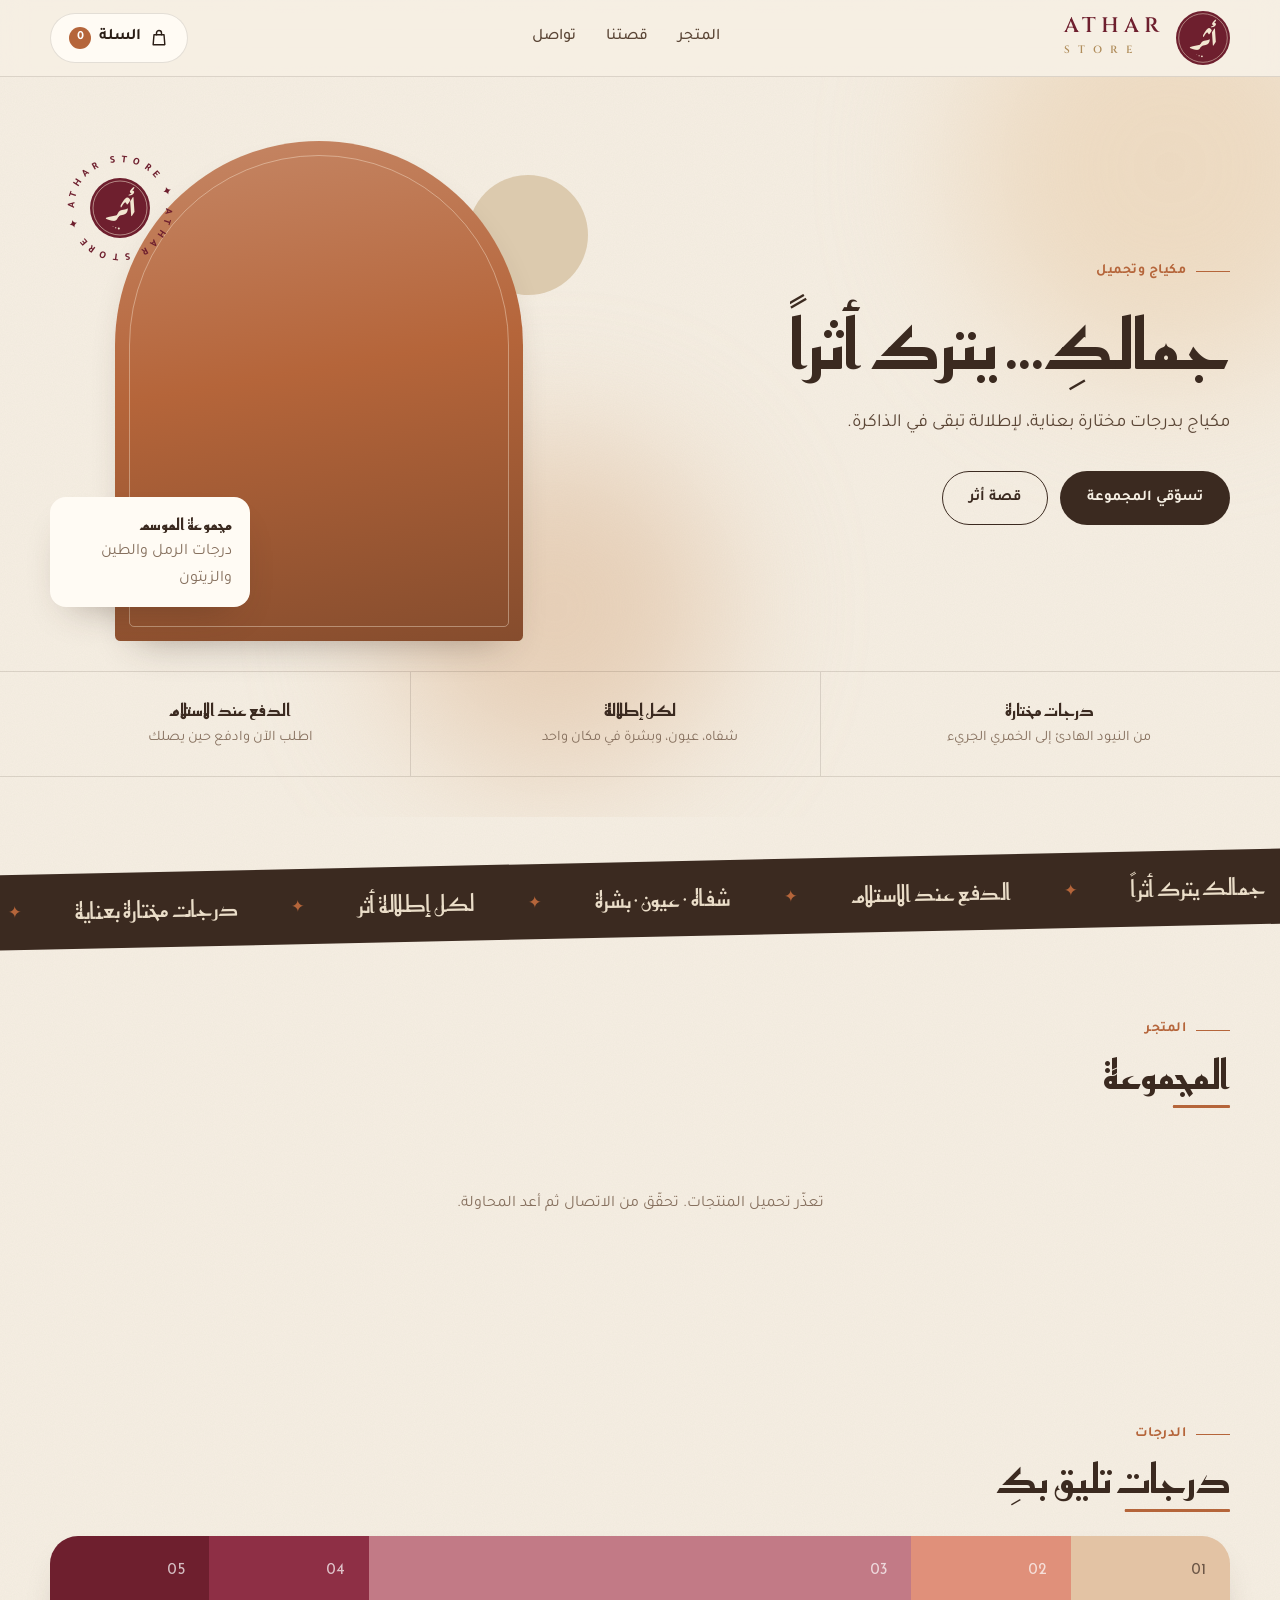
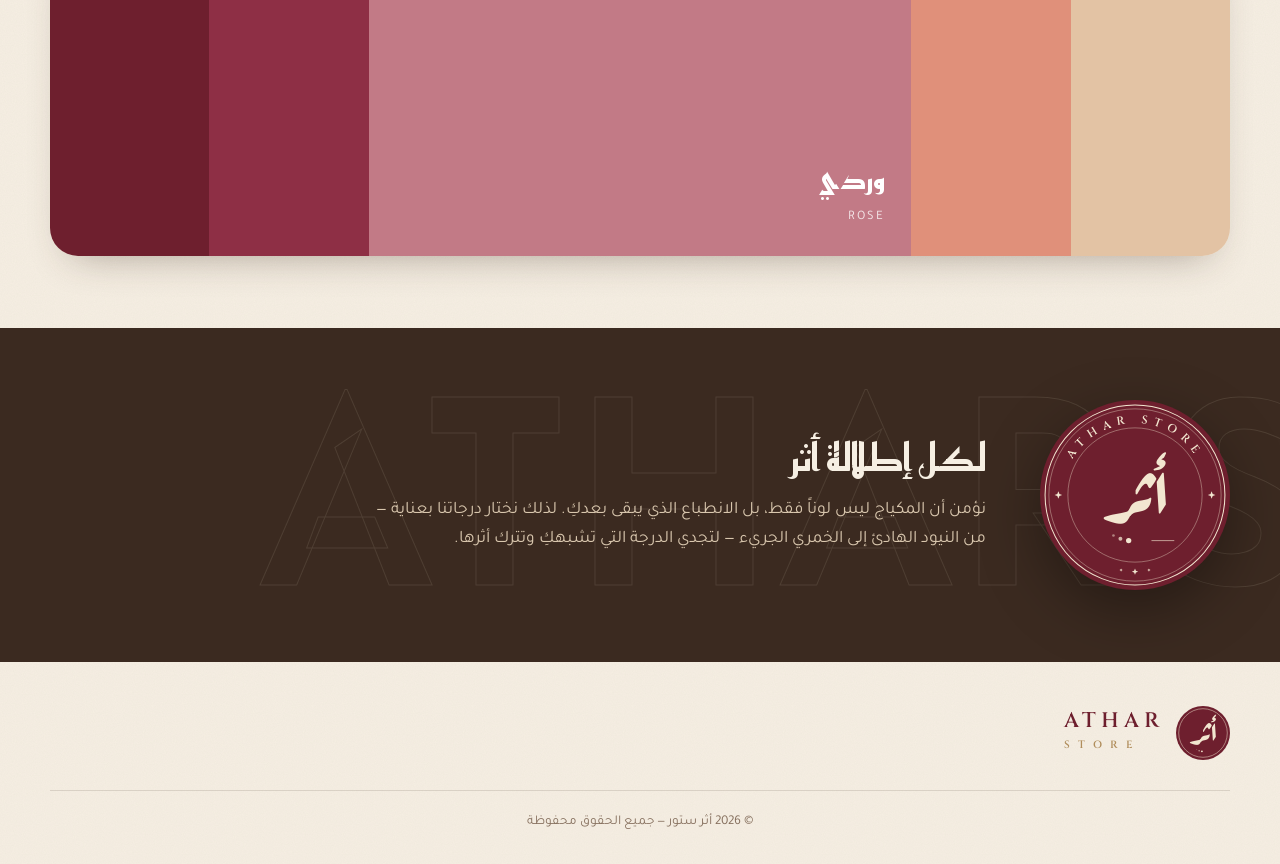
==== commit 0c9ef181: "Convert the store from menswear to makeup Replace garment illustrations with makeup product art (js/" ====
--- a/index.html
+++ b/index.html
@@ -3,8 +3,8 @@
 <head>
   <meta charset="utf-8">
   <meta name="viewport" content="width=device-width, initial-scale=1">
-  <title>أثر ستور — ملابس رجالية</title>
-  <meta name="description" content="أثر ستور — ملابس رجالية بخامات طبيعية وألوان الأرض.">
+  <title>أثر ستور — مكياج وتجميل</title>
+  <meta name="description" content="أثر ستور — مكياج بدرجات مختارة بعناية: شفاه، عيون، بشرة.">
   <meta name="theme-color" content="#3B2A20">
   <link rel="icon" href="assets/logo-mark.svg" type="image/svg+xml">
   <link rel="preconnect" href="https://fonts.googleapis.com">
@@ -48,12 +48,12 @@
       <div class="blob a"></div><div class="blob b"></div>
       <div class="wrap">
         <div>
-          <span class="eyebrow">ملابس رجالية</span>
-          <h1 id="heroTitle">ما يبقى بعدك… هو الأثر</h1>
-          <p class="lead" id="heroSub">ملابس رجالية بخامات طبيعية وألوان الأرض، مصمّمة لتدوم.</p>
+          <span class="eyebrow">مكياج وتجميل</span>
+          <h1 id="heroTitle">جمالكِ… يترك أثراً</h1>
+          <p class="lead" id="heroSub">مكياج بدرجات مختارة بعناية، لإطلالة تبقى في الذاكرة.</p>
           <div class="hero-actions">
-            <a class="btn magnet" href="#shop">تسوّق المجموعة</a>
-            <a class="btn ghost magnet" href="#story">قصة الأثر</a>
+            <a class="btn magnet" href="#shop">تسوّقي المجموعة</a>
+            <a class="btn ghost magnet" href="#story">قصة أثر</a>
           </div>
         </div>
         <div class="hero-art">
@@ -63,21 +63,21 @@
               <text textLength="286" lengthAdjust="spacing"><textPath href="#sealPath">ATHAR STORE ✦ ATHAR STORE ✦ </textPath></text></svg>
             <span class="logo" data-logo="mini"></span>
           </div>
-          <button class="arch" id="heroArt" type="button" aria-label="عرض القطعة المختارة"></button>
+          <button class="arch" id="heroArt" type="button" aria-label="عرض المنتج المختار"></button>
           <button class="hero-chip" id="heroChip" type="button"><b>مجموعة الموسم</b><span>درجات الرمل والطين والزيتون</span></button>
           <div class="dots" id="heroDots" aria-hidden="true"></div>
         </div>
       </div>
       <div class="values">
         <div class="wrap">
-          <div class="value" data-reveal style="--i:0"><b>خامات طبيعية</b><span>قطن وكتان بملمس يدوم</span></div>
-          <div class="value" data-reveal style="--i:1"><b>ألوان الأرض</b><span>درجات هادئة تتناسق مع كل شيء</span></div>
+          <div class="value" data-reveal style="--i:0"><b>درجات مختارة</b><span>من النيود الهادئ إلى الخمري الجريء</span></div>
+          <div class="value" data-reveal style="--i:1"><b>لكل إطلالة</b><span>شفاه، عيون، وبشرة في مكان واحد</span></div>
           <div class="value" data-reveal style="--i:2"><b>الدفع عند الاستلام</b><span>اطلب الآن وادفع حين يصلك</span></div>
         </div>
       </div>
     </section>
 
-    <div class="marquee" aria-hidden="true"><div class="marquee-track"><span>خامات طبيعية</span><span>ألوان الأرض</span><span>قصّات تدوم</span><span>الدفع عند الاستلام</span><span>لكل خطوة أثر</span><span>ملابس رجالية</span><span>خامات طبيعية</span><span>ألوان الأرض</span><span>قصّات تدوم</span><span>الدفع عند الاستلام</span><span>لكل خطوة أثر</span><span>ملابس رجالية</span></div></div>
+    <div class="marquee" aria-hidden="true"><div class="marquee-track"><span>درجات مختارة بعناية</span><span>لكل إطلالة أثر</span><span>شفاه · عيون · بشرة</span><span>الدفع عند الاستلام</span><span>جمالك يترك أثراً</span><span>أثر ستور</span><span>درجات مختارة بعناية</span><span>لكل إطلالة أثر</span><span>شفاه · عيون · بشرة</span><span>الدفع عند الاستلام</span><span>جمالك يترك أثراً</span><span>أثر ستور</span></div></div>
 
     <section class="section" id="shop">
       <div class="wrap">
@@ -98,16 +98,16 @@
       <div class="wrap">
         <div class="section-head" data-reveal>
           <div>
-            <span class="eyebrow">الهوية</span>
-            <h2>ألوان من الأرض</h2>
+            <span class="eyebrow">الدرجات</span>
+            <h2>درجات تليق بكِ</h2>
           </div>
         </div>
         <div class="palette" id="palette" data-reveal>
-          <button class="swatch" type="button" data-n="01" style="--s:#EADDC8;--fg:#3B2A20"><div><b>رمل</b><small>SAND</small></div></button>
-          <button class="swatch" type="button" data-n="02" style="--s:#B08D5B"><div><b>كاميل</b><small>CAMEL</small></div></button>
-          <button class="swatch on" type="button" data-n="03" style="--s:#B5653A"><div><b>طين</b><small>CLAY</small></div></button>
-          <button class="swatch" type="button" data-n="04" style="--s:#6F6B45"><div><b>زيتون</b><small>OLIVE</small></div></button>
-          <button class="swatch" type="button" data-n="05" style="--s:#3B2A20"><div><b>بنّ</b><small>COFFEE</small></div></button>
+          <button class="swatch" type="button" data-n="01" style="--s:#E3C3A4;--fg:#3B2A20"><div><b>نيود</b><small>NUDE</small></div></button>
+          <button class="swatch" type="button" data-n="02" style="--s:#E0907A"><div><b>خوخي</b><small>PEACH</small></div></button>
+          <button class="swatch on" type="button" data-n="03" style="--s:#C27A86"><div><b>وردي</b><small>ROSE</small></div></button>
+          <button class="swatch" type="button" data-n="04" style="--s:#8E2F45"><div><b>توتي</b><small>BERRY</small></div></button>
+          <button class="swatch" type="button" data-n="05" style="--s:#6E1F2E"><div><b>خمري</b><small>WINE</small></div></button>
         </div>
       </div>
     </section>
@@ -117,8 +117,8 @@
       <div class="wrap">
         <span class="logo" data-logo="seal-solid" data-reveal></span>
         <div data-reveal style="--i:1">
-          <h2>لكل خطوة أثر</h2>
-          <p>نؤمن أن اللباس ليس ما تلبسه اليوم فقط، بل الانطباع الذي تتركه. لذلك نختار خاماتنا بعناية، ونستلهم ألواننا من الأرض: الرمل، الطين، والزيتون — قطع هادئة تدوم وتترك أثرها.</p>
+          <h2>لكل إطلالة أثر</h2>
+          <p>نؤمن أن المكياج ليس لوناً فقط، بل الانطباع الذي يبقى بعدكِ. لذلك نختار درجاتنا بعناية — من النيود الهادئ إلى الخمري الجريء — لتجدي الدرجة التي تشبهكِ وتترك أثرها.</p>
         </div>
       </div>
     </section>
@@ -159,7 +159,7 @@
 
   <script src="js/logo.js"></script>
   <script src="js/api.js"></script>
-  <script src="js/garments.js"></script>
+  <script src="js/art.js"></script>
   <script src="js/motion.js"></script>
   <script src="js/store.js"></script>
 </body>
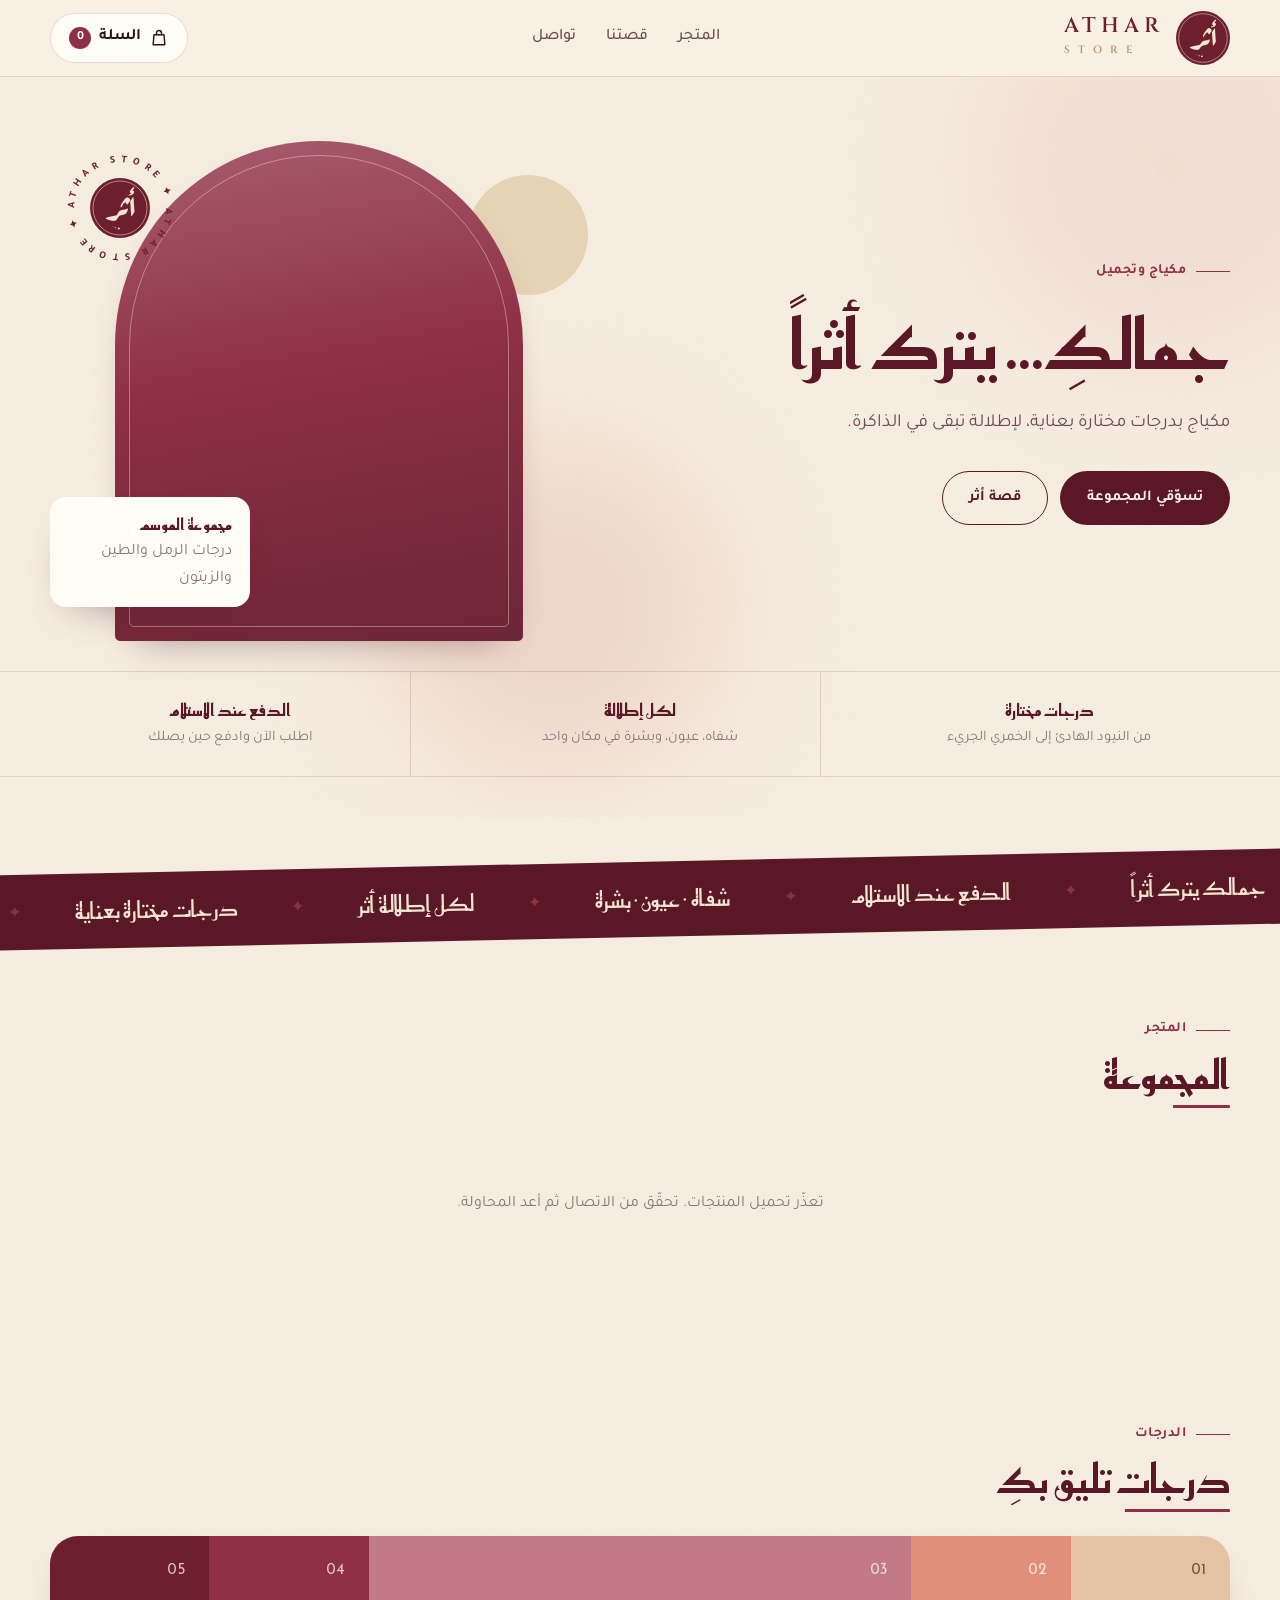
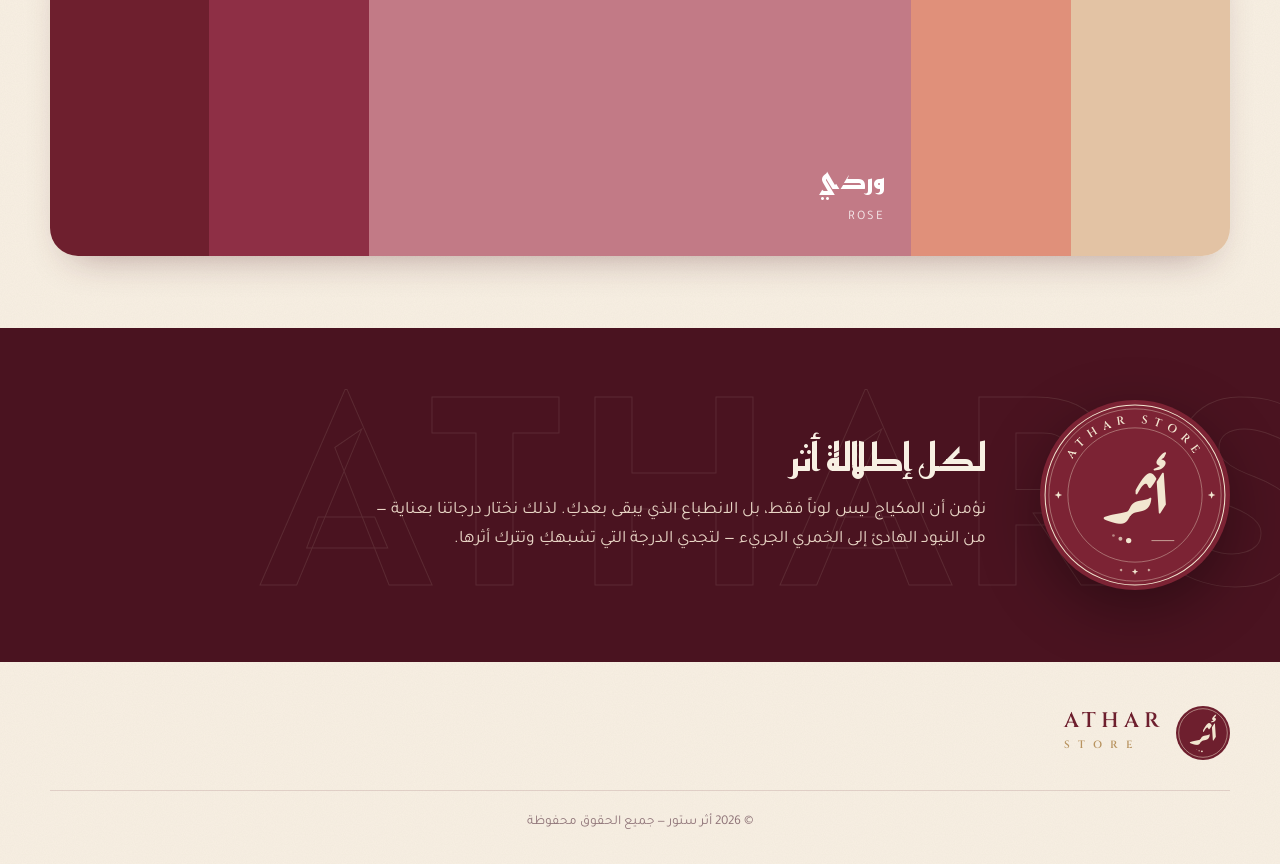
==== commit b5cfadf8: "Switch the site palette to wine and cream Remap the colour tokens to match the seal logo, recolour h" ====
--- a/index.html
+++ b/index.html
@@ -5,14 +5,14 @@
   <meta name="viewport" content="width=device-width, initial-scale=1">
   <title>أثر ستور — مكياج وتجميل</title>
   <meta name="description" content="أثر ستور — مكياج بدرجات مختارة بعناية: شفاه، عيون، بشرة.">
-  <meta name="theme-color" content="#3B2A20">
+  <meta name="theme-color" content="#4A1320">
   <link rel="icon" href="assets/logo-mark.svg" type="image/svg+xml">
   <link rel="preconnect" href="https://fonts.googleapis.com">
   <link rel="preconnect" href="https://fonts.gstatic.com" crossorigin>
   <link href="https://fonts.googleapis.com/css2?family=Aref+Ruqaa:wght@700&family=Cinzel:wght@600&family=Reem+Kufi:wght@500;600;700&family=Tajawal:wght@400;500;700;800&display=swap" rel="stylesheet">
-  <link rel="stylesheet" href="css/style.css">
-  <link rel="stylesheet" href="css/motion.css">
-  <link rel="stylesheet" href="css/logo.css">
+  <link rel="stylesheet" href="css/style.css?v=4">
+  <link rel="stylesheet" href="css/motion.css?v=4">
+  <link rel="stylesheet" href="css/logo.css?v=4">
 </head>
 <body>
   <div class="loader" id="loader" aria-hidden="true">
@@ -157,10 +157,10 @@
 
   <div class="toast" id="toast" role="status"></div>
 
-  <script src="js/logo.js"></script>
-  <script src="js/api.js"></script>
-  <script src="js/art.js"></script>
-  <script src="js/motion.js"></script>
-  <script src="js/store.js"></script>
+  <script src="js/logo.js?v=4"></script>
+  <script src="js/api.js?v=4"></script>
+  <script src="js/art.js?v=4"></script>
+  <script src="js/motion.js?v=4"></script>
+  <script src="js/store.js?v=4"></script>
 </body>
 </html>
--- a/css/style.css
+++ b/css/style.css
@@ -1,20 +1,20 @@
-/* ===== الأثر — الهوية الترابية ===== */
+/* ===== أثر ستور — الهوية: خمري + سكري ===== */
 :root {
-  --cream: #F6EFE3;
-  --sand: #EADDC8;
-  --sand-2: #DCCAAE;
-  --camel: #B08D5B;
-  --clay: #B5653A;
-  --clay-dark: #94502C;
-  --olive: #6F6B45;
-  --brown: #3B2A20;
-  --brown-2: #5B4636;
-  --ink: #2A1D15;
-  --muted: #86705E;
-  --line: rgba(59, 42, 32, .14);
-  --white: #FFFBF4;
+  --cream: #F8F0E3;
+  --sand: #F2E6D0;
+  --sand-2: #E6D3B6;
+  --camel: #B8935F;
+  --clay: #8E2F45;
+  --clay-dark: #6E1F2E;
+  --olive: #7A6B45;
+  --brown: #5A1826;
+  --brown-2: #6E4A50;
+  --ink: #2B1419;
+  --muted: #8F7478;
+  --line: rgba(90, 24, 38, .14);
+  --white: #FFFBF5;
   --radius: 18px;
-  --shadow: 0 18px 40px -22px rgba(59, 42, 32, .45);
+  --shadow: 0 18px 40px -22px rgba(74, 19, 32, .45);
   --display: 'Reem Kufi', 'Tajawal', sans-serif;
   --body: 'Tajawal', 'Segoe UI', Tahoma, sans-serif;
 }
@@ -65,7 +65,7 @@
 }
 .header {
   position: sticky; top: 0; z-index: 30;
-  background: rgba(246, 239, 227, .86); backdrop-filter: blur(12px);
+  background: rgba(248, 240, 227, .86); backdrop-filter: blur(12px);
   border-bottom: 1px solid var(--line);
 }
 .header .wrap { display: flex; align-items: center; justify-content: space-between; height: 76px; gap: 20px; }
@@ -100,7 +100,7 @@
 .arch {
   position: absolute; inset-inline: 12% 12%; top: 0; bottom: 0;
   border-radius: 999px 999px 26px 26px;
-  background: linear-gradient(170deg, #C98558 0%, var(--clay) 45%, #7E4426 100%);
+  background: linear-gradient(170deg, #A9485C 0%, var(--clay) 45%, #5A1826 100%);
   box-shadow: var(--shadow);
   display: grid; place-items: center; padding: 60px 46px 30px;
 }
@@ -164,7 +164,7 @@
 .story .wrap { display: grid; grid-template-columns: auto 1fr; gap: 54px; align-items: center; }
 .story img { width: 150px; height: 150px; filter: drop-shadow(0 0 0 1px rgba(255,255,255,.1)); }
 .story h2 { color: var(--cream); font-size: clamp(26px, 3.2vw, 38px); margin-bottom: 14px; }
-.story p { font-size: 17.5px; max-width: 62ch; color: #D9C7AE; }
+.story p { font-size: 17.5px; max-width: 62ch; color: #E9D6C6; }
 
 /* ===== التذييل ===== */
 .footer { padding: 44px 0 30px; }
@@ -177,9 +177,9 @@
 /* ===== النوافذ ===== */
 dialog {
   border: 0; padding: 0; border-radius: 24px; background: var(--cream); color: var(--ink);
-  width: min(900px, calc(100% - 28px)); max-height: calc(100dvh - 28px); box-shadow: 0 40px 80px -30px rgba(30, 18, 10, .7);
-}
-dialog::backdrop { background: rgba(42, 29, 21, .55); backdrop-filter: blur(3px); }
+  width: min(900px, calc(100% - 28px)); max-height: calc(100dvh - 28px); box-shadow: 0 40px 80px -30px rgba(43, 14, 20, .7);
+}
+dialog::backdrop { background: rgba(43, 20, 25, .55); backdrop-filter: blur(3px); }
 .x {
   position: absolute; top: 14px; inset-inline-end: 14px; z-index: 2; width: 38px; height: 38px; border-radius: 50%;
   border: 1px solid var(--line); background: var(--white); font-size: 20px; line-height: 1; display: grid; place-items: center;
@@ -211,14 +211,14 @@
 .pm-actions .btn { flex: 1; }
 
 /* ===== السلة ===== */
-.scrim { position: fixed; inset: 0; z-index: 40; background: rgba(42, 29, 21, .5); opacity: 0; pointer-events: none; transition: opacity .3s; }
+.scrim { position: fixed; inset: 0; z-index: 40; background: rgba(43, 20, 25, .5); opacity: 0; pointer-events: none; transition: opacity .3s; }
 .drawer {
   position: fixed; top: 0; bottom: 0; left: 0; z-index: 50; width: min(440px, 100%);
   background: var(--cream);
   transform: translateX(-105%); transition: transform .35s cubic-bezier(.2, .8, .2, 1);
   display: flex; flex-direction: column;
 }
-body.cart-open .drawer { transform: none; box-shadow: 30px 0 60px -30px rgba(30, 18, 10, .6); }
+body.cart-open .drawer { transform: none; box-shadow: 30px 0 60px -30px rgba(43, 14, 20, .6); }
 body.cart-open .scrim { opacity: 1; pointer-events: auto; }
 .drawer-head { display: flex; align-items: center; justify-content: space-between; padding: 22px 24px; border-bottom: 1px solid var(--line); }
 .drawer-head h2 { font-size: 22px; color: var(--brown); }
@@ -247,7 +247,7 @@
 .field input:focus, .field textarea:focus, .field select:focus { outline: 2px solid var(--camel); outline-offset: 0; border-color: transparent; }
 .field textarea { resize: vertical; min-height: 70px; }
 .row2 { display: grid; grid-template-columns: 1fr 1fr; gap: 12px; }
-.err { color: #A23A22; font-size: 14px; font-weight: 500; margin: 6px 0 10px; }
+.err { color: #B3261E; font-size: 14px; font-weight: 500; margin: 6px 0 10px; }
 .done { text-align: center; padding: 50px 10px; }
 .done .tick { width: 76px; height: 76px; border-radius: 50%; background: var(--olive); color: #fff; font-size: 36px; display: grid; place-items: center; margin: 0 auto 20px; }
 .done h3 { font-size: 24px; color: var(--brown); margin-bottom: 8px; }
--- a/css/motion.css
+++ b/css/motion.css
@@ -25,7 +25,7 @@
 .progress { position: fixed; top: 0; inset-inline: 0; height: 3px; z-index: 60; background: linear-gradient(90deg, var(--camel), var(--clay)); transform: scaleX(0); transform-origin: right; }
 .header .wrap { transition: height .35s var(--ease); }
 .header { transition: box-shadow .35s, background .35s; }
-.header.scrolled { box-shadow: 0 14px 30px -24px rgba(59, 42, 32, .6); background: rgba(246, 239, 227, .94); }
+.header.scrolled { box-shadow: 0 14px 30px -24px rgba(74, 19, 32, .6); background: rgba(248, 240, 227, .94); }
 .header.scrolled .wrap { height: 62px; }
 .brand img { transition: transform .8s var(--ease-out); }
 .brand:hover img { transform: rotate(-360deg); }
@@ -40,7 +40,7 @@
   display: grid; place-items: center; font-size: 12px; font-weight: 700; color: transparent;
 }
 .cursor.on { opacity: 1; }
-.cursor.link { width: 58px; height: 58px; margin: -29px 0 0 -29px; background: rgba(181, 101, 58, .16); }
+.cursor.link { width: 58px; height: 58px; margin: -29px 0 0 -29px; background: rgba(110, 31, 46, .14); }
 .cursor.view { width: 86px; height: 86px; margin: -43px 0 0 -43px; background: var(--brown); border-color: var(--brown); color: var(--cream); mix-blend-mode: normal; }
 .cursor-dot { position: fixed; top: 0; left: 0; z-index: 301; width: 6px; height: 6px; margin: -3px 0 0 -3px; border-radius: 50%; background: var(--clay); pointer-events: none; opacity: 0; }
 .cursor-dot.on { opacity: 1; }
@@ -49,8 +49,8 @@
 /* ---------- الواجهة ---------- */
 .hero { position: relative; }
 .blob { position: absolute; border-radius: 50%; filter: blur(70px); opacity: .5; z-index: -1; animation: drift 16s ease-in-out infinite alternate; }
-.blob.a { width: 420px; height: 420px; background: #E7C9A4; top: -120px; inset-inline-start: -100px; }
-.blob.b { width: 340px; height: 340px; background: #D9B28E; bottom: 40px; inset-inline-end: 30%; animation-duration: 21s; animation-direction: alternate-reverse; }
+.blob.a { width: 420px; height: 420px; background: #EFCFC6; top: -120px; inset-inline-start: -100px; }
+.blob.b { width: 340px; height: 340px; background: #E8BFB2; bottom: 40px; inset-inline-end: 30%; animation-duration: 21s; animation-direction: alternate-reverse; }
 @keyframes drift { to { transform: translate(60px, 50px) scale(1.15); } }
 
 .hero h1 .w { display: inline-block; overflow: hidden; vertical-align: bottom; padding-block: .12em; margin-block: -.12em; }
@@ -66,7 +66,7 @@
 .hero-art { --mx: 0; --my: 0; }
 .arch {
   --a: var(--clay);
-  background: linear-gradient(170deg, color-mix(in srgb, var(--a) 78%, #fff) 0%, var(--a) 46%, color-mix(in srgb, var(--a) 66%, #2A1D15) 100%);
+  background: linear-gradient(170deg, color-mix(in srgb, var(--a) 78%, #fff) 0%, var(--a) 46%, color-mix(in srgb, var(--a) 66%, #2B1419) 100%);
   transform: translate(calc(var(--mx) * -12px), calc(var(--my) * -10px));
   transition: transform .5s var(--ease-out), background .8s; cursor: pointer; border: 0;
 }
@@ -79,7 +79,7 @@
   border: 0; text-align: start; cursor: pointer; font: inherit;
   transform: translate(calc(var(--mx) * -26px), calc(var(--my) * -20px)); transition: transform .6s var(--ease-out), box-shadow .3s;
 }
-.hero-chip:hover { box-shadow: 0 24px 44px -20px rgba(59, 42, 32, .6); }
+.hero-chip:hover { box-shadow: 0 24px 44px -20px rgba(74, 19, 32, .6); }
 .hero-chip em { display: inline-flex; gap: 6px; margin-top: 6px; font-style: normal; font-weight: 700; color: var(--clay-dark); font-size: 13.5px; }
 .hero-chip em::after { content: '←'; transition: transform .3s; }
 .hero-chip:hover em::after { transform: translateX(-5px); }
@@ -130,7 +130,7 @@
   transform: perspective(800px) rotateX(var(--rx, 0deg)) rotateY(var(--ry, 0deg));
   transition: transform .5s var(--ease-out), box-shadow .4s; transform-style: preserve-3d; will-change: transform;
 }
-.card:hover .card-media { transform: perspective(800px) rotateX(var(--rx, 0deg)) rotateY(var(--ry, 0deg)) translateY(-8px) scale(1.015); box-shadow: 0 34px 50px -28px rgba(59, 42, 32, .6); }
+.card:hover .card-media { transform: perspective(800px) rotateX(var(--rx, 0deg)) rotateY(var(--ry, 0deg)) translateY(-8px) scale(1.015); box-shadow: 0 34px 50px -28px rgba(74, 19, 32, .6); }
 .card-media::after {
   content: ''; position: absolute; inset: 0; pointer-events: none; opacity: 0; transition: opacity .4s;
   background: radial-gradient(420px circle at var(--sx, 50%) var(--sy, 50%), rgba(255, 250, 240, .5), transparent 55%);
--- a/css/logo.css
+++ b/css/logo.css
@@ -33,6 +33,8 @@
 
 /* قسم القصة */
 .story .logo { width: 190px; height: 190px; animation: float 7s ease-in-out infinite; filter: drop-shadow(0 20px 30px rgba(0, 0, 0, .35)); }
+.story { background: var(--wine-deep); }
+.story .lg.solid .disc { fill: #7C2334; }
 
 /* لوحة التحكم */
 .login-card .logo { width: 124px; height: 124px; margin: 0 auto 18px; }
